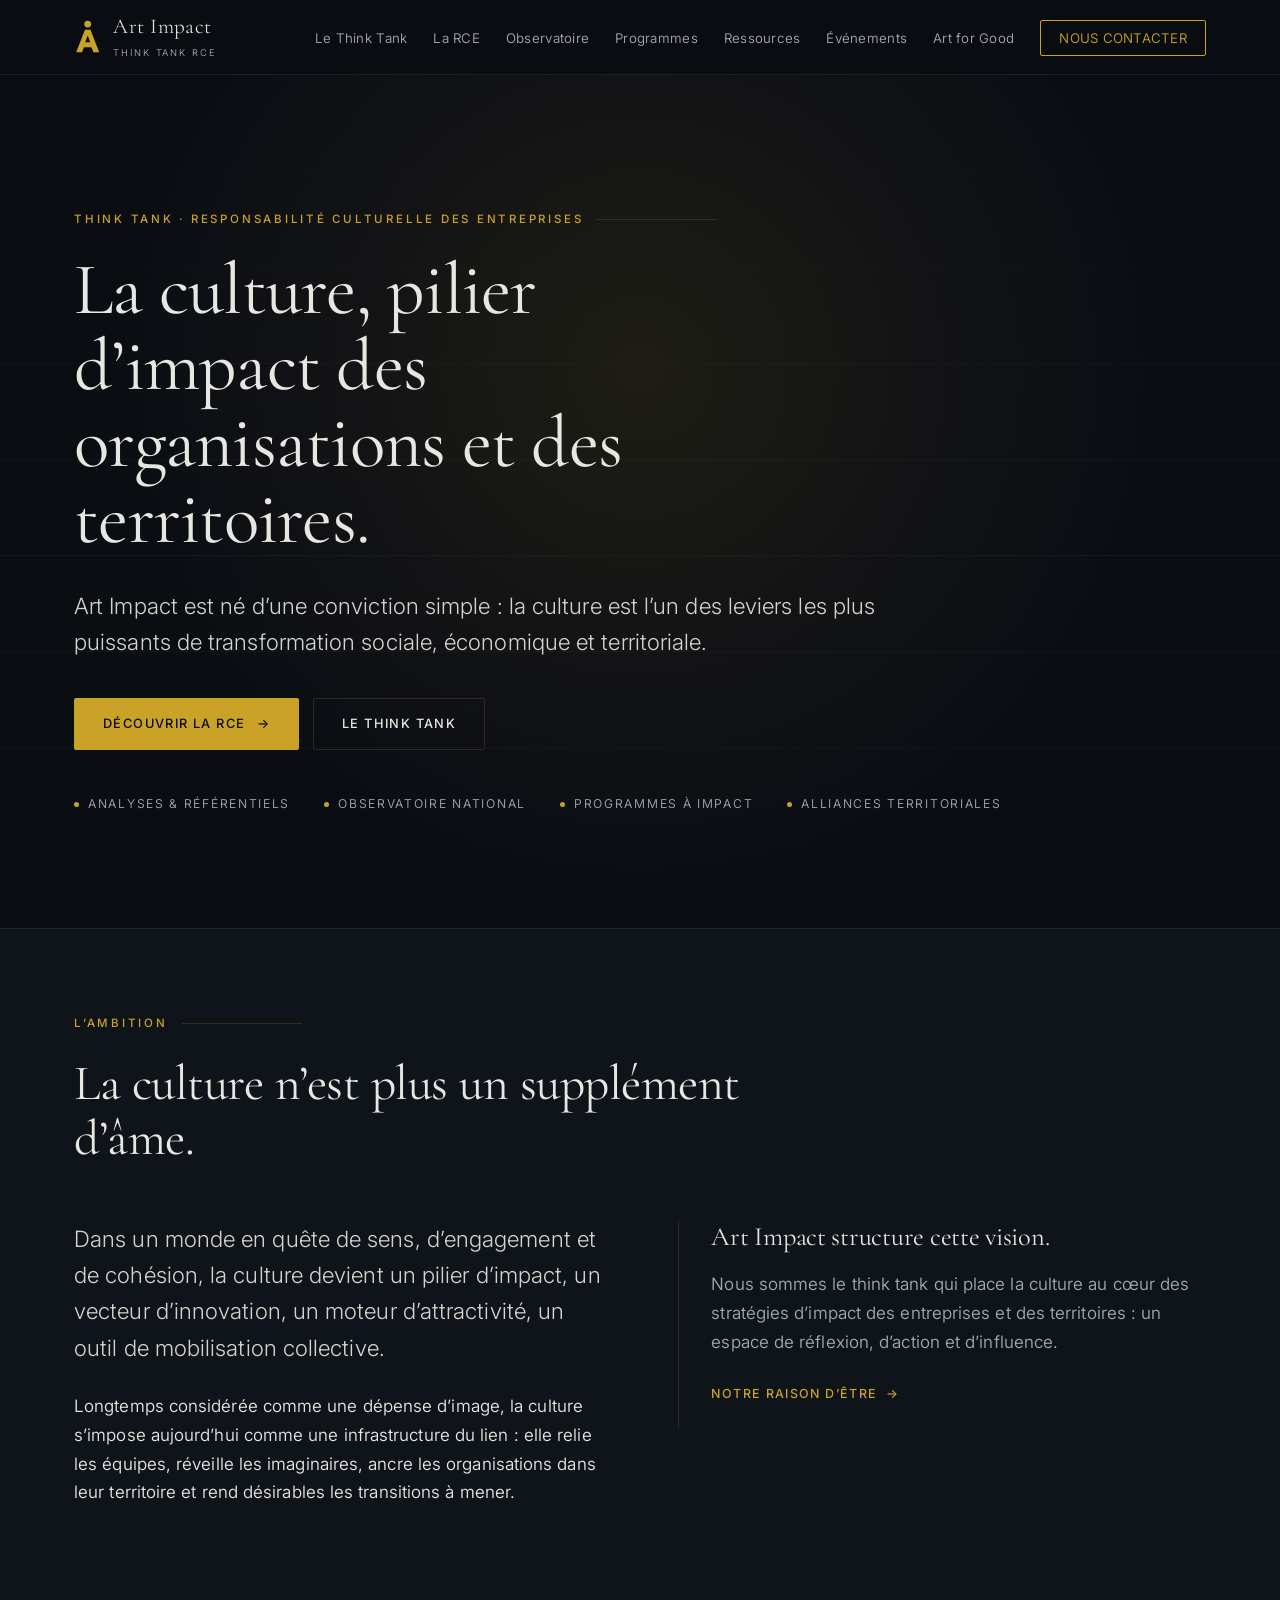
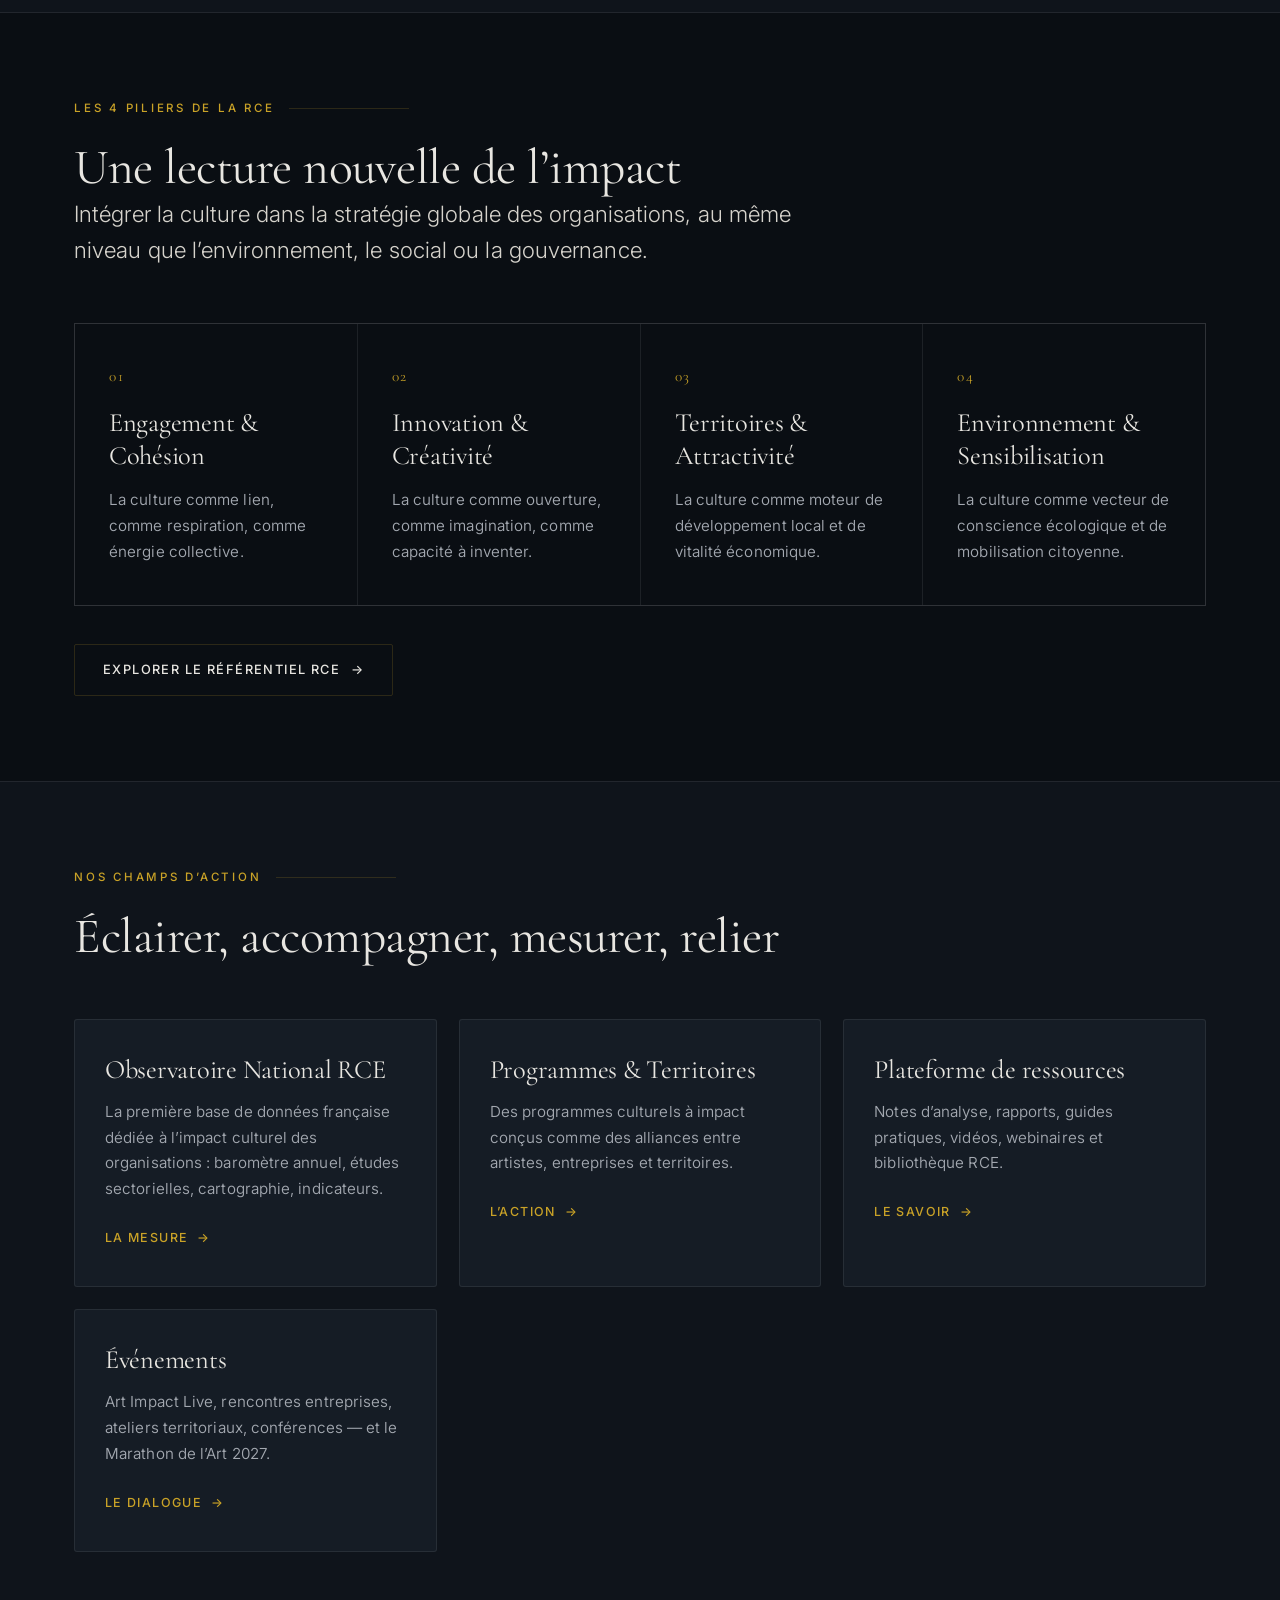
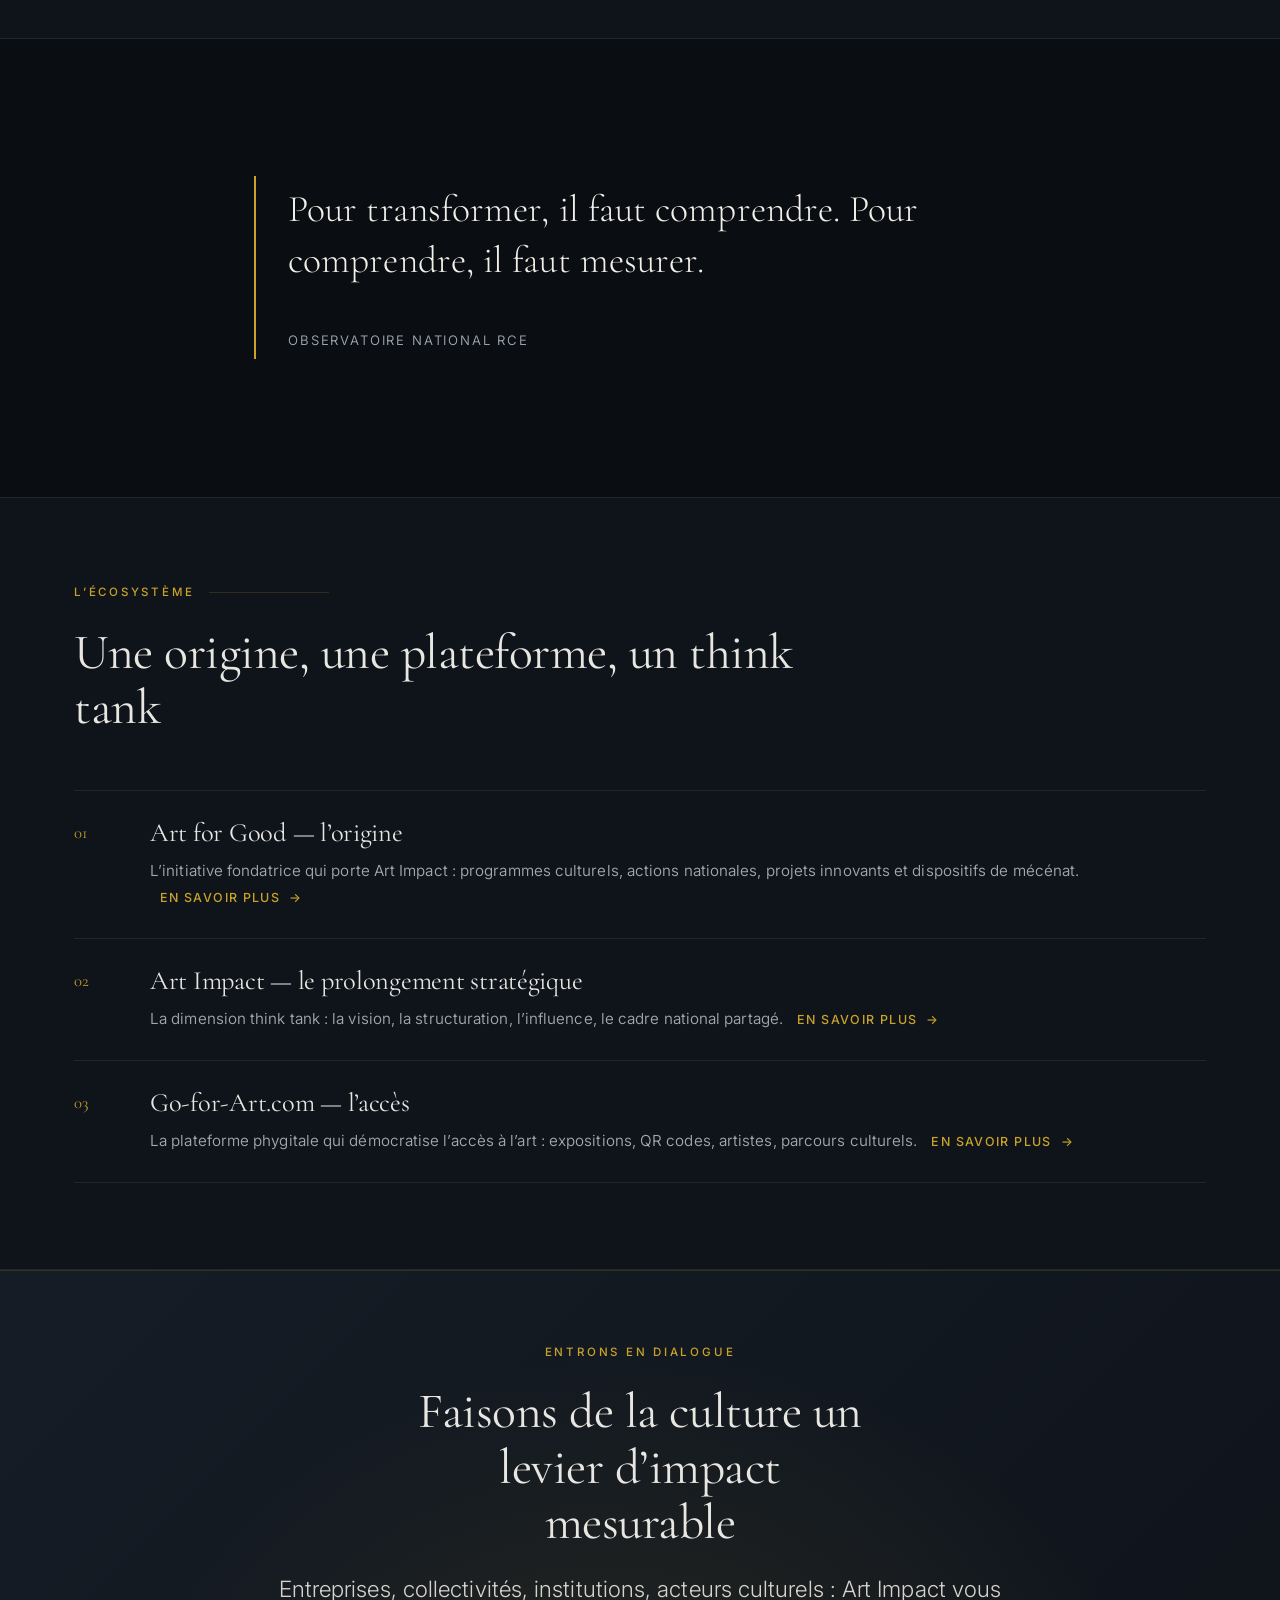
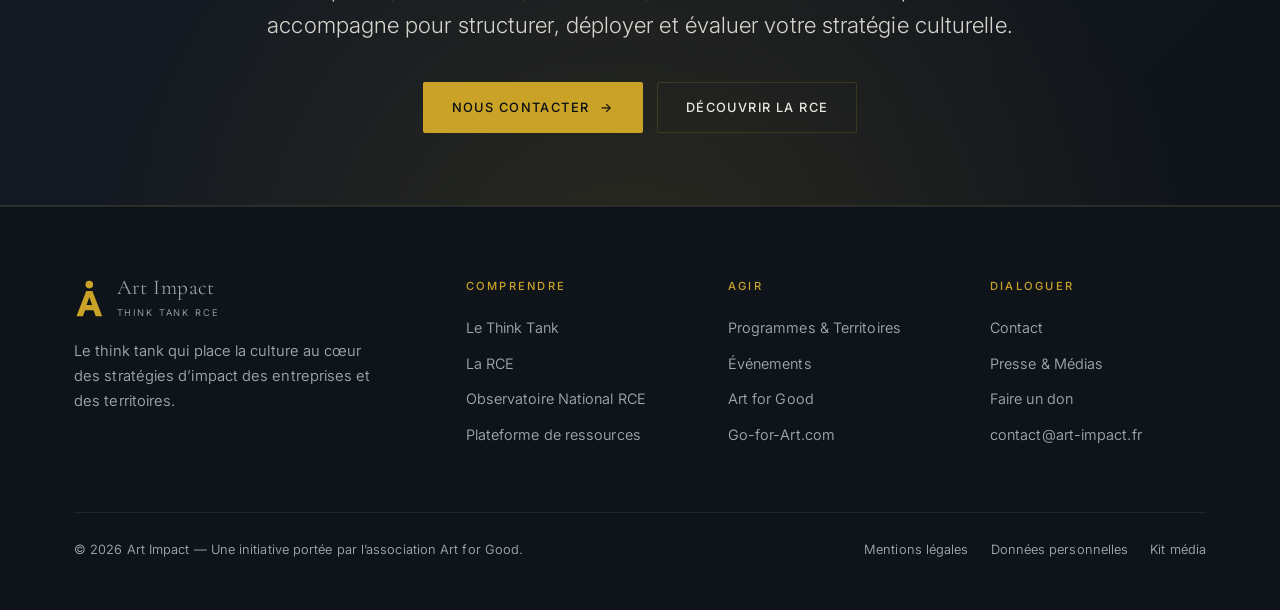
==== index.html @ 3916edb6 "Integre le picto officiel Art Impact (logo, favicon, kit media) Le picto fourni est vectorise en SVG" ====
<!DOCTYPE html>
<html lang="fr">
<head>
<meta charset="utf-8">
<meta name="viewport" content="width=device-width, initial-scale=1">
<title>Art Impact — Think Tank de la Responsabilité Culturelle des Entreprises</title>
<meta name="description" content="Art Impact est le think tank qui place la culture au cœur des stratégies d’impact des entreprises et des territoires. Référentiel RCE, Observatoire national, programmes à impact.">
<link rel="canonical" href="https://art-impact.fr/">
<meta name="theme-color" content="#0A0E13">
<meta property="og:type" content="website">
<meta property="og:site_name" content="Art Impact">
<meta property="og:locale" content="fr_FR">
<meta property="og:title" content="Art Impact — Think Tank de la Responsabilité Culturelle des Entreprises">
<meta property="og:description" content="Art Impact est le think tank qui place la culture au cœur des stratégies d’impact des entreprises et des territoires. Référentiel RCE, Observatoire national, programmes à impact.">
<meta property="og:url" content="https://art-impact.fr/">
<meta name="twitter:card" content="summary_large_image">
<link rel="icon" type="image/svg+xml" href="assets/img/favicon.svg">
<link rel="apple-touch-icon" href="assets/img/favicon.svg">
<link rel="preconnect" href="https://fonts.googleapis.com">
<link rel="preconnect" href="https://fonts.gstatic.com" crossorigin>
<link href="https://fonts.googleapis.com/css2?family=Cormorant+Garamond:wght@300;400;500&family=Inter:wght@300;400;500;600&display=swap" rel="stylesheet">
<link rel="stylesheet" href="assets/css/style.css">
<script type="application/ld+json">
{"@context":"https://schema.org","@type":"Organization","name":"Art Impact",
"alternateName":"Think Tank de la Responsabilité Culturelle des Entreprises",
"url":"https://art-impact.fr","email":"contact@art-impact.fr",
"description":"Art Impact est le think tank qui place la culture au cœur des stratégies d\u2019impact des entreprises et des territoires.",
"parentOrganization":{"@type":"NGO","name":"Art for Good"}}
</script>
</head>
<body>

<header class="site-header">
  <div class="wrap nav">
    <a class="brand" href="index.html" aria-label="Art Impact, accueil">
      <svg class="brand-mark" viewBox="0 0 100 124" aria-hidden="true" focusable="false"><circle cx="50" cy="15" r="12.5"/><path fill-rule="evenodd" d="M40 36h20l32 82H71l-7.4-19H36.4L29 118H8L40 36zm10 20.5-9.2 25h18.4L50 56.5z"/></svg>
      <span>
        <span class="brand-name">Art Impact</span>
        <span class="brand-sub">Think Tank RCE</span>
      </span>
    </a>
    <button class="burger" type="button" aria-label="Ouvrir le menu" aria-expanded="false" aria-controls="menu-principal">
      <span></span><span></span><span></span>
    </button>
    <ul class="nav-links" id="menu-principal">
      <li><a href="think-tank.html">Le Think&nbsp;Tank</a></li>
      <li><a href="rce.html">La RCE</a></li>
      <li><a href="observatoire.html">Observatoire</a></li>
      <li><a href="programmes.html">Programmes</a></li>
      <li><a href="ressources.html">Ressources</a></li>
      <li><a href="evenements.html">Événements</a></li>
      <li><a href="art-for-good.html">Art&nbsp;for&nbsp;Good</a></li>
      <li><a class="nav-cta" href="contact.html">Nous contacter</a></li>
    </ul>
  </div>
</header>

<main id="contenu">

<section class="hero">
  <div class="wrap">
    <p class="eyebrow">Think Tank &middot; Responsabilité Culturelle des Entreprises</p>
    <h1>La culture, pilier d’impact des organisations et des territoires.</h1>
    <p class="lead">Art Impact est né d’une conviction simple&nbsp;: la culture est l’un des leviers les plus
    puissants de transformation sociale, économique et territoriale.</p>
    <div class="btn-row">
      <a class="btn btn-primary" href="rce.html">Découvrir la RCE <span class="arw">&rarr;</span></a>
      <a class="btn btn-ghost" href="think-tank.html">Le Think Tank</a>
    </div>
    <p class="hero-meta">
      <span>Analyses &amp; référentiels</span>
      <span>Observatoire national</span>
      <span>Programmes à impact</span>
      <span>Alliances territoriales</span>
    </p>
  </div>
</section>

<section class="sec sec-alt">
  <div class="wrap">
    <div class="sec-head reveal">
      <p class="eyebrow">L’ambition</p>
      <h2>La culture n’est plus un supplément d’âme.</h2>
    </div>
    <div class="split reveal">
      <div>
        <p class="lead">Dans un monde en quête de sens, d’engagement et de cohésion, la culture devient
        un pilier d’impact, un vecteur d’innovation, un moteur d’attractivité, un outil de mobilisation collective.</p>
        <p>Longtemps considérée comme une dépense d’image, la culture s’impose aujourd’hui comme une
        infrastructure du lien&nbsp;: elle relie les équipes, réveille les imaginaires, ancre les organisations
        dans leur territoire et rend désirables les transitions à mener.</p>
      </div>
      <div class="split-side">
        <h3>Art Impact structure cette vision.</h3>
        <p class="dim">Nous sommes le think tank qui place la culture au cœur des stratégies d’impact des
        entreprises et des territoires&nbsp;: un espace de réflexion, d’action et d’influence.</p>
        <p style="margin-top:22px"><a class="link-more" href="think-tank.html">Notre raison d’être <span aria-hidden="true">&rarr;</span></a></p>
      </div>
    </div>
  </div>
</section>

<section class="sec">
  <div class="wrap">
    <div class="sec-head reveal">
      <p class="eyebrow">Les 4 piliers de la RCE</p>
      <h2>Une lecture nouvelle de l’impact</h2>
      <p class="lead">Intégrer la culture dans la stratégie globale des organisations, au même niveau que
      l’environnement, le social ou la gouvernance.</p>
    </div>
    <div class="grid grid-4 reveal">
      <article class="cell">
        <span class="num">01</span>
        <h3>Engagement &amp; Cohésion</h3>
        <p>La culture comme lien, comme respiration, comme énergie collective.</p>
      </article>
      <article class="cell">
        <span class="num">02</span>
        <h3>Innovation &amp; Créativité</h3>
        <p>La culture comme ouverture, comme imagination, comme capacité à inventer.</p>
      </article>
      <article class="cell">
        <span class="num">03</span>
        <h3>Territoires &amp; Attractivité</h3>
        <p>La culture comme moteur de développement local et de vitalité économique.</p>
      </article>
      <article class="cell">
        <span class="num">04</span>
        <h3>Environnement &amp; Sensibilisation</h3>
        <p>La culture comme vecteur de conscience écologique et de mobilisation citoyenne.</p>
      </article>
    </div>
    <div class="btn-row reveal">
      <a class="btn btn-ghost" href="rce.html">Explorer le référentiel RCE <span class="arw">&rarr;</span></a>
    </div>
  </div>
</section>

<section class="sec sec-alt">
  <div class="wrap">
    <div class="sec-head reveal">
      <p class="eyebrow">Nos champs d’action</p>
      <h2>Éclairer, accompagner, mesurer, relier</h2>
    </div>
    <div class="cards reveal">
      <article class="card">
        <h3>Observatoire National RCE</h3>
        <p>La première base de données française dédiée à l’impact culturel des organisations&nbsp;:
        baromètre annuel, études sectorielles, cartographie, indicateurs.</p>
        <p style="margin-top:22px"><a class="link-more" href="observatoire.html">La mesure <span aria-hidden="true">&rarr;</span></a></p>
      </article>
      <article class="card">
        <h3>Programmes &amp; Territoires</h3>
        <p>Des programmes culturels à impact conçus comme des alliances entre artistes, entreprises
        et territoires.</p>
        <p style="margin-top:22px"><a class="link-more" href="programmes.html">L’action <span aria-hidden="true">&rarr;</span></a></p>
      </article>
      <article class="card">
        <h3>Plateforme de ressources</h3>
        <p>Notes d’analyse, rapports, guides pratiques, vidéos, webinaires et bibliothèque RCE.</p>
        <p style="margin-top:22px"><a class="link-more" href="ressources.html">Le savoir <span aria-hidden="true">&rarr;</span></a></p>
      </article>
      <article class="card">
        <h3>Événements</h3>
        <p>Art Impact Live, rencontres entreprises, ateliers territoriaux, conférences — et le
        Marathon de l’Art 2027.</p>
        <p style="margin-top:22px"><a class="link-more" href="evenements.html">Le dialogue <span aria-hidden="true">&rarr;</span></a></p>
      </article>
    </div>
  </div>
</section>

<section class="sec">
  <div class="wrap narrow">
    <div class="pull reveal">
      <p class="serif-quote">Pour transformer, il faut comprendre. Pour comprendre, il faut mesurer.</p>
      <p class="dim" style="margin:14px 0 0;font-size:.82rem;letter-spacing:.14em;text-transform:uppercase">
        Observatoire National RCE</p>
    </div>
  </div>
</section>

<section class="sec sec-alt">
  <div class="wrap">
    <div class="sec-head reveal">
      <p class="eyebrow">L’écosystème</p>
      <h2>Une origine, une plateforme, un think tank</h2>
    </div>
    <ul class="ed-list reveal">
      <li>
        <span class="k">01</span>
        <div>
          <h3>Art for Good — l’origine</h3>
          <p>L’initiative fondatrice qui porte Art Impact&nbsp;: programmes culturels, actions nationales,
          projets innovants et dispositifs de mécénat.
          <a class="link-more" style="margin-left:10px" href="art-for-good.html">En savoir plus <span aria-hidden="true">&rarr;</span></a></p>
        </div>
      </li>
      <li>
        <span class="k">02</span>
        <div>
          <h3>Art Impact — le prolongement stratégique</h3>
          <p>La dimension think tank&nbsp;: la vision, la structuration, l’influence, le cadre national partagé.
          <a class="link-more" style="margin-left:10px" href="think-tank.html">En savoir plus <span aria-hidden="true">&rarr;</span></a></p>
        </div>
      </li>
      <li>
        <span class="k">03</span>
        <div>
          <h3>Go-for-Art.com — l’accès</h3>
          <p>La plateforme phygitale qui démocratise l’accès à l’art&nbsp;: expositions, QR codes, artistes,
          parcours culturels.
          <a class="link-more" style="margin-left:10px" href="go-for-art.html">En savoir plus <span aria-hidden="true">&rarr;</span></a></p>
        </div>
      </li>
    </ul>
  </div>
</section>

<section class="cta-band">
  <div class="wrap reveal">
    <p class="eyebrow solo" style="justify-content:center">Entrons en dialogue</p>
    <h2>Faisons de la culture un levier d’impact mesurable</h2>
    <p class="lead">Entreprises, collectivités, institutions, acteurs culturels&nbsp;: Art Impact vous accompagne
    pour structurer, déployer et évaluer votre stratégie culturelle.</p>
    <div class="btn-row">
      <a class="btn btn-primary" href="contact.html">Nous contacter <span class="arw">&rarr;</span></a>
      <a class="btn btn-ghost" href="rce.html">Découvrir la RCE</a>
    </div>
  </div>
</section>

</main>

<footer class="site-footer">
  <div class="wrap">
    <div class="foot-grid">
      <div class="foot-brand">
        <a class="brand" href="index.html">
          <svg class="brand-mark" viewBox="0 0 100 124" aria-hidden="true" focusable="false"><circle cx="50" cy="15" r="12.5"/><path fill-rule="evenodd" d="M40 36h20l32 82H71l-7.4-19H36.4L29 118H8L40 36zm10 20.5-9.2 25h18.4L50 56.5z"/></svg>
          <span>
            <span class="brand-name">Art Impact</span>
            <span class="brand-sub">Think Tank RCE</span>
          </span>
        </a>
        <p>Le think tank qui place la culture au cœur des stratégies d’impact des entreprises et des territoires.</p>
      </div>
      <div>
        <h4>Comprendre</h4>
        <ul>
          <li><a href="think-tank.html">Le Think Tank</a></li>
          <li><a href="rce.html">La RCE</a></li>
          <li><a href="observatoire.html">Observatoire National RCE</a></li>
          <li><a href="ressources.html">Plateforme de ressources</a></li>
        </ul>
      </div>
      <div>
        <h4>Agir</h4>
        <ul>
          <li><a href="programmes.html">Programmes &amp; Territoires</a></li>
          <li><a href="evenements.html">Événements</a></li>
          <li><a href="art-for-good.html">Art for Good</a></li>
          <li><a href="go-for-art.html">Go-for-Art.com</a></li>
        </ul>
      </div>
      <div>
        <h4>Dialoguer</h4>
        <ul>
          <li><a href="contact.html">Contact</a></li>
          <li><a href="presse.html">Presse &amp; Médias</a></li>
          <li><a href="https://www.helloasso.com/associations/art-for-good" target="_blank" rel="noopener">Faire un don</a></li>
          <li><a href="mailto:contact@art-impact.fr">contact@art-impact.fr</a></li>
        </ul>
      </div>
    </div>
    <div class="foot-bottom">
      <p>© 2026 Art Impact — Une initiative portée par l’association Art for Good.</p>
      <nav aria-label="Liens légaux">
        <a href="mentions-legales.html">Mentions légales</a>
        <a href="mentions-legales.html#donnees">Données personnelles</a>
        <a href="presse.html">Kit média</a>
      </nav>
    </div>
  </div>
</footer>

<script src="assets/js/main.js" defer></script>
</body>
</html>
---- assets/css/style.css ----
/* ART IMPACT — Think Tank de la Responsabilité Culturelle des Entreprises
   Direction artistique : institutionnel premium sombre */

:root{
  --ink:#0A0E13;
  --ink-2:#0F141B;
  --ink-3:#151C25;
  --line:rgba(201,162,39,.18);
  --line-soft:rgba(255,255,255,.08);
  --text:#E8E6E1;
  --text-dim:#A3A8B0;
  --gold:#C9A227;
  --gold-soft:#E0C15E;
  --copper:#B4703C;
  --serif:"Cormorant Garamond",Georgia,"Times New Roman",serif;
  --sans:"Inter",-apple-system,BlinkMacSystemFont,"Segoe UI",Roboto,sans-serif;
  --wrap:1180px;
  --gut:24px;
}

*,*::before,*::after{box-sizing:border-box}
html{scroll-behavior:smooth;-webkit-text-size-adjust:100%}
body{
  margin:0;background:var(--ink);color:var(--text);
  font-family:var(--sans);font-size:17px;line-height:1.7;
  font-weight:350;letter-spacing:.005em;
  -webkit-font-smoothing:antialiased;overflow-x:hidden;
}
img{max-width:100%;display:block}
a{color:inherit;text-decoration:none}
::selection{background:var(--gold);color:var(--ink)}

.wrap{width:100%;max-width:var(--wrap);margin:0 auto;padding:0 var(--gut)}
.narrow{max-width:820px}

/* ---------- Typographie ---------- */
h1,h2,h3,h4{font-family:var(--serif);font-weight:400;letter-spacing:-.01em;margin:0}
h1{font-size:clamp(2.6rem,6.4vw,4.6rem);line-height:1.04}
h2{font-size:clamp(2rem,4vw,3.1rem);line-height:1.12}
h3{font-size:clamp(1.3rem,2.2vw,1.65rem);line-height:1.25}
p{margin:0 0 1.15em}
.lead{font-size:clamp(1.12rem,1.9vw,1.4rem);line-height:1.62;color:#D6D3CC;font-weight:300}
.dim{color:var(--text-dim)}
.serif-quote{font-family:var(--serif);font-size:clamp(1.5rem,3.2vw,2.35rem);line-height:1.35;color:#F2EFE8;font-weight:300}
strong{font-weight:600;color:#F5F2EC}

.eyebrow{
  font-size:.72rem;letter-spacing:.24em;text-transform:uppercase;
  color:var(--gold);font-weight:500;font-family:var(--sans);
  display:flex;align-items:center;gap:14px;margin-bottom:22px;
}
.eyebrow::after{content:"";flex:1;height:1px;background:var(--line);max-width:120px}
.eyebrow.solo::after{display:none}

.rule{height:1px;background:var(--line-soft);border:0;margin:0}

/* ---------- Header ---------- */
.site-header{
  position:sticky;top:0;z-index:100;
  background:rgba(10,14,19,.82);backdrop-filter:blur(14px);
  border-bottom:1px solid var(--line-soft);
}
.nav{display:flex;align-items:center;justify-content:space-between;height:74px;gap:24px}
.brand{display:flex;align-items:center;gap:12px;flex-shrink:0}
.brand-mark{
  width:auto;height:34px;flex-shrink:0;display:block;
  color:var(--gold);fill:currentColor;transition:color .3s;
}
.brand:hover .brand-mark{color:var(--gold-soft)}
.site-footer .brand-mark{height:38px}
.brand-name{font-family:var(--serif);font-size:1.32rem;letter-spacing:.02em;line-height:1}
.brand-sub{display:block;font-family:var(--sans);font-size:.58rem;letter-spacing:.2em;
  text-transform:uppercase;color:var(--text-dim);margin-top:3px}
.nav-links{display:flex;align-items:center;gap:26px;list-style:none;margin:0;padding:0}
.nav-links a{
  font-size:.83rem;color:var(--text-dim);letter-spacing:.02em;
  padding:6px 0;position:relative;transition:color .25s;white-space:nowrap;
}
.nav-links a:hover,.nav-links a[aria-current="page"]{color:var(--text)}
.nav-links a[aria-current="page"]::after{
  content:"";position:absolute;left:0;right:0;bottom:0;height:1px;background:var(--gold);
}
.nav-cta{
  border:1px solid var(--gold);color:var(--gold)!important;
  padding:9px 18px!important;border-radius:2px;font-size:.78rem;letter-spacing:.08em;
  text-transform:uppercase;transition:background .25s,color .25s;
}
.nav-cta:hover{background:var(--gold);color:var(--ink)!important}
.burger{display:none;background:none;border:0;color:var(--text);padding:10px;cursor:pointer}
.burger span{display:block;width:22px;height:1.5px;background:currentColor;margin:5px 0;transition:.3s}
.nav-open .burger span:nth-child(1){transform:translateY(6.5px) rotate(45deg)}
.nav-open .burger span:nth-child(2){opacity:0}
.nav-open .burger span:nth-child(3){transform:translateY(-6.5px) rotate(-45deg)}

@media(max-width:1060px){
  .burger{display:block}
  .nav-links{
    position:fixed;inset:74px 0 auto;background:var(--ink-2);
    flex-direction:column;align-items:flex-start;gap:0;padding:14px var(--gut) 34px;
    border-bottom:1px solid var(--line-soft);
    transform:translateY(-120%);transition:transform .4s cubic-bezier(.16,1,.3,1);
    max-height:calc(100vh - 74px);overflow-y:auto;
  }
  .nav-open .nav-links{transform:translateY(0)}
  .nav-links li{width:100%;border-bottom:1px solid var(--line-soft)}
  .nav-links li:last-child{border:0;padding-top:18px}
  .nav-links a{display:block;padding:15px 0;font-size:.98rem}
  .nav-cta{display:inline-block}
}

/* ---------- Hero ---------- */
.hero{position:relative;padding:clamp(88px,15vh,170px) 0 clamp(72px,11vh,120px);overflow:hidden}
.hero::before{
  content:"";position:absolute;top:-30%;left:50%;transform:translateX(-50%);
  width:1100px;height:1100px;pointer-events:none;
  background:radial-gradient(circle,rgba(201,162,39,.10) 0%,rgba(180,112,60,.05) 38%,transparent 66%);
}
.hero::after{
  content:"";position:absolute;inset:0;pointer-events:none;opacity:.5;
  background-image:linear-gradient(var(--line-soft) 1px,transparent 1px);
  background-size:100% 96px;mask-image:linear-gradient(to bottom,transparent,#000 60%,transparent);
  -webkit-mask-image:linear-gradient(to bottom,transparent,#000 60%,transparent);
}
.hero .wrap{position:relative;z-index:2}
.hero h1{max-width:16ch}
.hero .lead{max-width:62ch;margin-top:30px}
.hero-meta{
  display:flex;flex-wrap:wrap;gap:12px 34px;margin-top:44px;
  font-size:.76rem;letter-spacing:.14em;text-transform:uppercase;color:var(--text-dim);
}
.hero-meta span{display:flex;align-items:center;gap:9px}
.hero-meta span::before{content:"";width:5px;height:5px;background:var(--gold);border-radius:50%}

.page-hero{padding:clamp(70px,11vh,120px) 0 clamp(48px,7vh,76px);border-bottom:1px solid var(--line-soft);position:relative;overflow:hidden}
.page-hero::before{
  content:"";position:absolute;top:-55%;right:-10%;width:760px;height:760px;pointer-events:none;
  background:radial-gradient(circle,rgba(201,162,39,.09),transparent 64%);
}
.page-hero .wrap{position:relative;z-index:2}
.page-hero h1{max-width:18ch}
.page-hero .lead{max-width:64ch;margin-top:26px}

/* ---------- Sections ---------- */
section{position:relative}
.sec{padding:clamp(66px,9.5vh,118px) 0}
.sec-alt{background:var(--ink-2);border-top:1px solid var(--line-soft);border-bottom:1px solid var(--line-soft)}
.sec-head{max-width:760px;margin-bottom:54px}
.sec-head p:last-child{margin-bottom:0}

/* ---------- Boutons ---------- */
.btn-row{display:flex;flex-wrap:wrap;gap:14px;margin-top:38px}
.btn{
  display:inline-flex;align-items:center;gap:11px;
  padding:14px 28px;border-radius:2px;font-size:.8rem;letter-spacing:.11em;
  text-transform:uppercase;font-weight:500;transition:.28s;border:1px solid transparent;
}
.btn-primary{background:var(--gold);color:var(--ink)}
.btn-primary:hover{background:var(--gold-soft)}
.btn-ghost{border-color:var(--line);color:var(--text)}
.btn-ghost:hover{border-color:var(--gold);color:var(--gold)}
.btn .arw{transition:transform .28s}
.btn:hover .arw{transform:translateX(4px)}

.link-more{
  display:inline-flex;align-items:center;gap:9px;color:var(--gold);
  font-size:.78rem;letter-spacing:.11em;text-transform:uppercase;font-weight:500;
  border-bottom:1px solid transparent;padding-bottom:3px;transition:border-color .25s;
}
.link-more:hover{border-color:var(--gold)}

/* ---------- Grilles ---------- */
.grid{display:grid;gap:1px;background:var(--line-soft);border:1px solid var(--line-soft)}
.grid-2{grid-template-columns:repeat(2,1fr)}
.grid-3{grid-template-columns:repeat(3,1fr)}
.grid-4{grid-template-columns:repeat(4,1fr)}
.cell{background:var(--ink);padding:40px 34px;transition:background .35s;position:relative}
.sec-alt .cell{background:var(--ink-2)}
.cell:hover{background:var(--ink-3)}
.cell .num{
  font-family:var(--serif);font-size:.95rem;color:var(--gold);
  display:block;margin-bottom:18px;letter-spacing:.1em;
}
.cell h3{margin-bottom:14px}
.cell p{font-size:.95rem;color:var(--text-dim);margin-bottom:0}
.cell p + .link-more{margin-top:22px}

.cards{display:grid;gap:22px;grid-template-columns:repeat(auto-fit,minmax(280px,1fr))}
.card{
  background:var(--ink-2);border:1px solid var(--line-soft);padding:34px 30px;
  border-radius:3px;transition:border-color .35s,transform .35s;
}
.sec-alt .card{background:var(--ink-3)}
.card:hover{border-color:var(--line);transform:translateY(-3px)}
.card h3{margin-bottom:12px}
.card p{font-size:.95rem;color:var(--text-dim);margin-bottom:0}

/* ---------- Liste éditoriale ---------- */
.ed-list{list-style:none;margin:0;padding:0;border-top:1px solid var(--line-soft)}
.ed-list li{
  border-bottom:1px solid var(--line-soft);padding:26px 0;
  display:grid;grid-template-columns:52px 1fr;gap:24px;align-items:start;
}
.ed-list .k{font-family:var(--serif);color:var(--gold);font-size:1.05rem;padding-top:2px}
.ed-list h3{margin-bottom:8px}
.ed-list p{font-size:.95rem;color:var(--text-dim);margin:0}

.bullets{list-style:none;margin:0;padding:0}
.bullets li{
  position:relative;padding-left:26px;margin-bottom:14px;
  font-size:.98rem;color:var(--text-dim);
}
.bullets li::before{
  content:"";position:absolute;left:0;top:11px;width:11px;height:1px;background:var(--gold);
}
.bullets strong{color:var(--text)}

/* ---------- Chiffres ---------- */
.stats{display:grid;grid-template-columns:repeat(auto-fit,minmax(190px,1fr));gap:1px;background:var(--line-soft);
  border:1px solid var(--line-soft)}
.stat{background:var(--ink);padding:38px 30px}
.sec-alt .stat{background:var(--ink-2)}
.stat b{display:block;font-family:var(--serif);font-size:clamp(2.2rem,4.4vw,3.1rem);color:var(--gold-soft);
  font-weight:400;line-height:1;margin-bottom:12px}
.stat span{font-size:.85rem;color:var(--text-dim);letter-spacing:.02em}

/* ---------- Split ---------- */
.split{display:grid;grid-template-columns:1fr 1fr;gap:clamp(40px,6vw,86px);align-items:start}
.split-side{border-left:1px solid var(--line);padding-left:32px}
.split-side h3{margin-bottom:16px}

/* ---------- Citation ---------- */
.pull{
  border-left:2px solid var(--gold);padding:8px 0 8px 32px;margin:52px 0;max-width:780px;
}

/* ---------- CTA bande ---------- */
.cta-band{
  background:linear-gradient(135deg,var(--ink-3),var(--ink-2));
  border-top:1px solid var(--line);border-bottom:1px solid var(--line);
  padding:clamp(58px,8vh,96px) 0;text-align:center;position:relative;overflow:hidden;
}
.cta-band::before{
  content:"";position:absolute;inset:0;pointer-events:none;
  background:radial-gradient(ellipse at 50% 120%,rgba(201,162,39,.14),transparent 62%);
}
.cta-band .wrap{position:relative;z-index:2}
.cta-band h2{max-width:20ch;margin:0 auto 20px}
.cta-band .lead{max-width:56ch;margin:0 auto}
.cta-band .btn-row{justify-content:center}

/* ---------- Formulaire ---------- */
.form{display:grid;gap:20px;max-width:680px}
.field{display:grid;gap:8px}
.field label{font-size:.72rem;letter-spacing:.16em;text-transform:uppercase;color:var(--text-dim)}
.field input,.field select,.field textarea{
  background:var(--ink-2);border:1px solid var(--line-soft);color:var(--text);
  padding:14px 16px;font-family:var(--sans);font-size:.97rem;border-radius:2px;
  transition:border-color .25s;width:100%;
}
.field input:focus,.field select:focus,.field textarea:focus{outline:0;border-color:var(--gold)}
.field textarea{min-height:150px;resize:vertical}
.form-row{display:grid;grid-template-columns:1fr 1fr;gap:20px}
.consent{display:flex;gap:12px;align-items:flex-start;font-size:.85rem;color:var(--text-dim)}
.consent input{width:16px;height:16px;margin-top:3px;accent-color:var(--gold);flex-shrink:0}

/* ---------- Footer ---------- */
.site-footer{background:var(--ink-2);border-top:1px solid var(--line-soft);padding:70px 0 34px;font-size:.9rem}
.foot-grid{display:grid;grid-template-columns:1.6fr 1fr 1fr 1fr;gap:46px;margin-bottom:54px}
.foot-grid h4{font-family:var(--sans);font-size:.7rem;letter-spacing:.2em;text-transform:uppercase;
  color:var(--gold);margin-bottom:20px;font-weight:500}
.foot-grid ul{list-style:none;margin:0;padding:0}
.foot-grid li{margin-bottom:11px}
.foot-grid a{color:var(--text-dim);transition:color .25s}
.foot-grid a:hover{color:var(--text)}
.foot-brand p{color:var(--text-dim);font-size:.92rem;max-width:34ch;margin-top:18px}
.foot-bottom{
  border-top:1px solid var(--line-soft);padding-top:26px;
  display:flex;flex-wrap:wrap;gap:16px;justify-content:space-between;
  font-size:.8rem;color:var(--text-dim);
}
.foot-bottom nav{display:flex;flex-wrap:wrap;gap:22px}

/* ---------- Animation ---------- */
.reveal{opacity:0;transform:translateY(22px);transition:opacity .85s cubic-bezier(.16,1,.3,1),transform .85s cubic-bezier(.16,1,.3,1)}
.reveal.in{opacity:1;transform:none}

/* ---------- Responsive ---------- */
@media(max-width:980px){
  .grid-4{grid-template-columns:repeat(2,1fr)}
  .grid-3{grid-template-columns:1fr}
  .split{grid-template-columns:1fr}
  .split-side{border-left:0;border-top:1px solid var(--line);padding-left:0;padding-top:28px}
  .foot-grid{grid-template-columns:1fr 1fr;gap:38px}
}
@media(max-width:640px){
  body{font-size:16px}
  .grid-2,.grid-4{grid-template-columns:1fr}
  .cell{padding:32px 26px}
  .form-row{grid-template-columns:1fr}
  .foot-grid{grid-template-columns:1fr}
  .ed-list li{grid-template-columns:1fr;gap:8px}
  .pull{padding-left:22px;margin:38px 0}
}
@media(prefers-reduced-motion:reduce){
  *{animation:none!important;transition:none!important}
  html{scroll-behavior:auto}
  .reveal{opacity:1;transform:none}
}
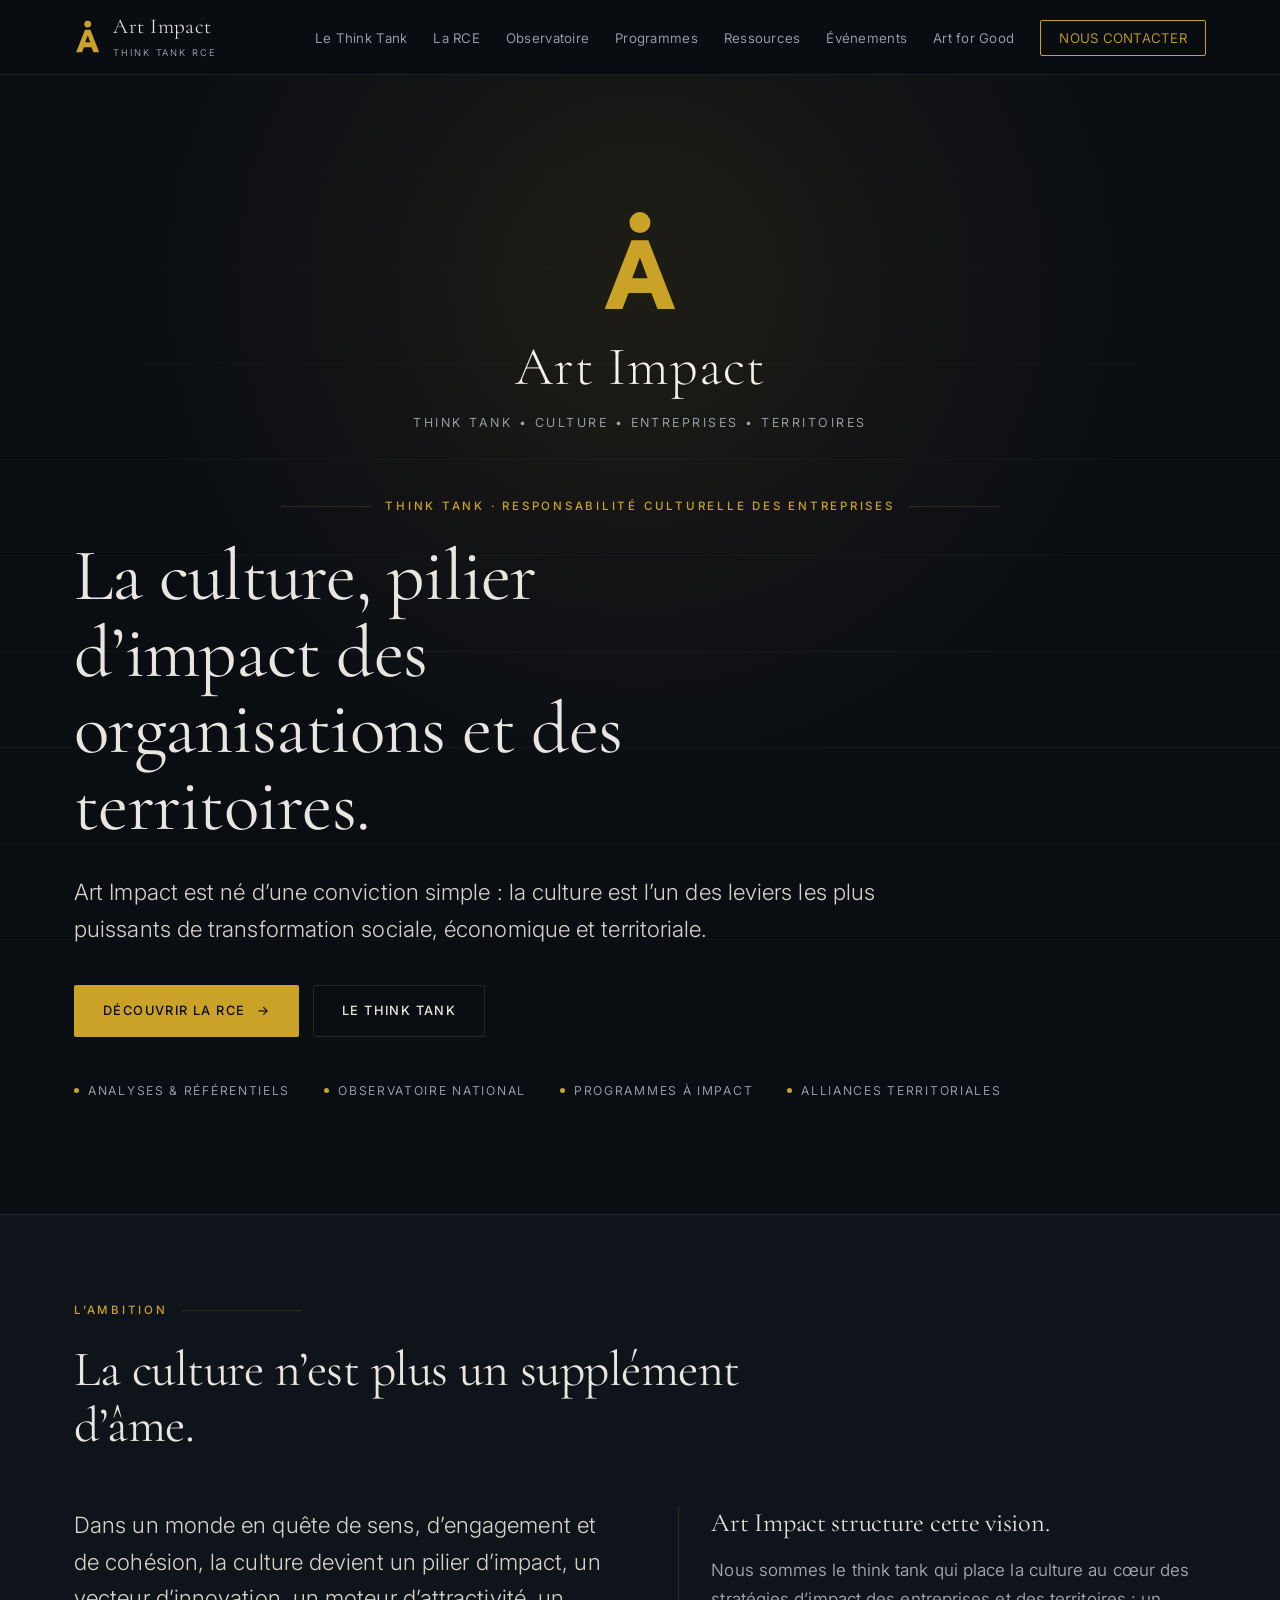
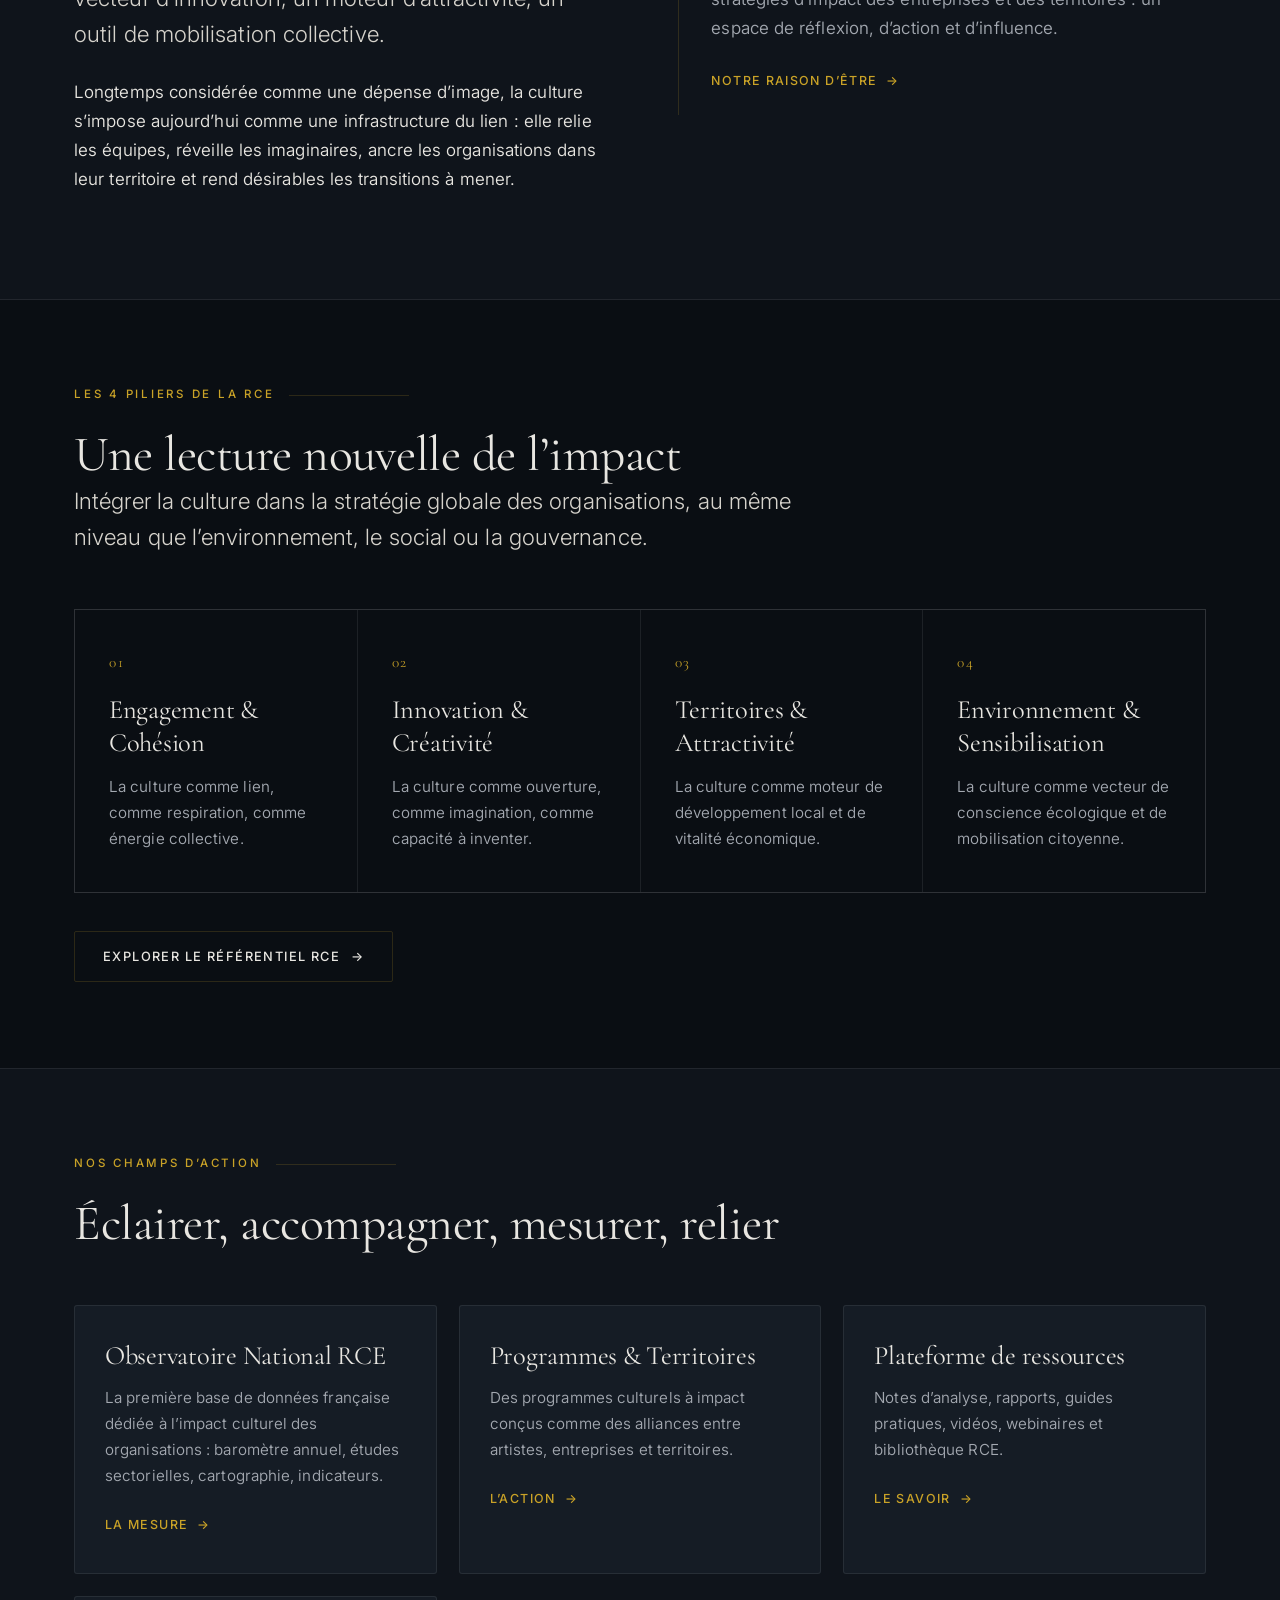
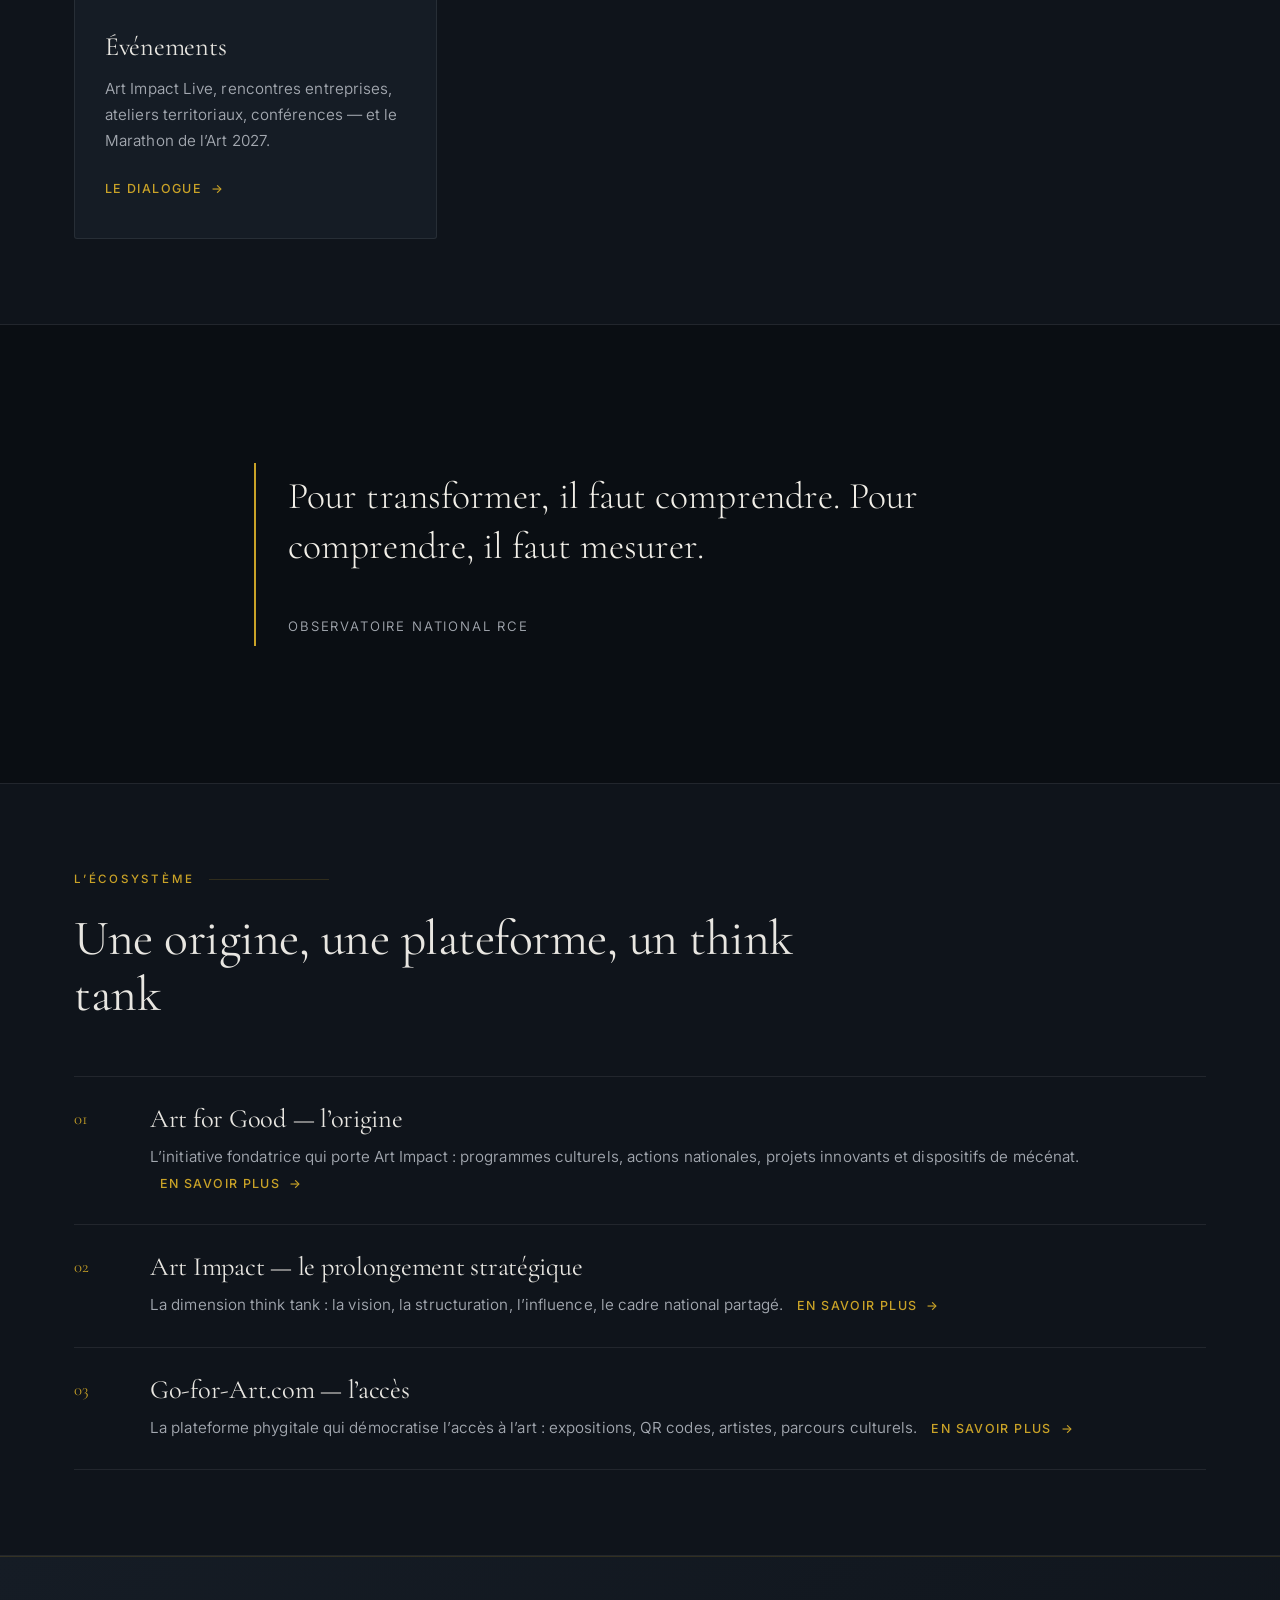
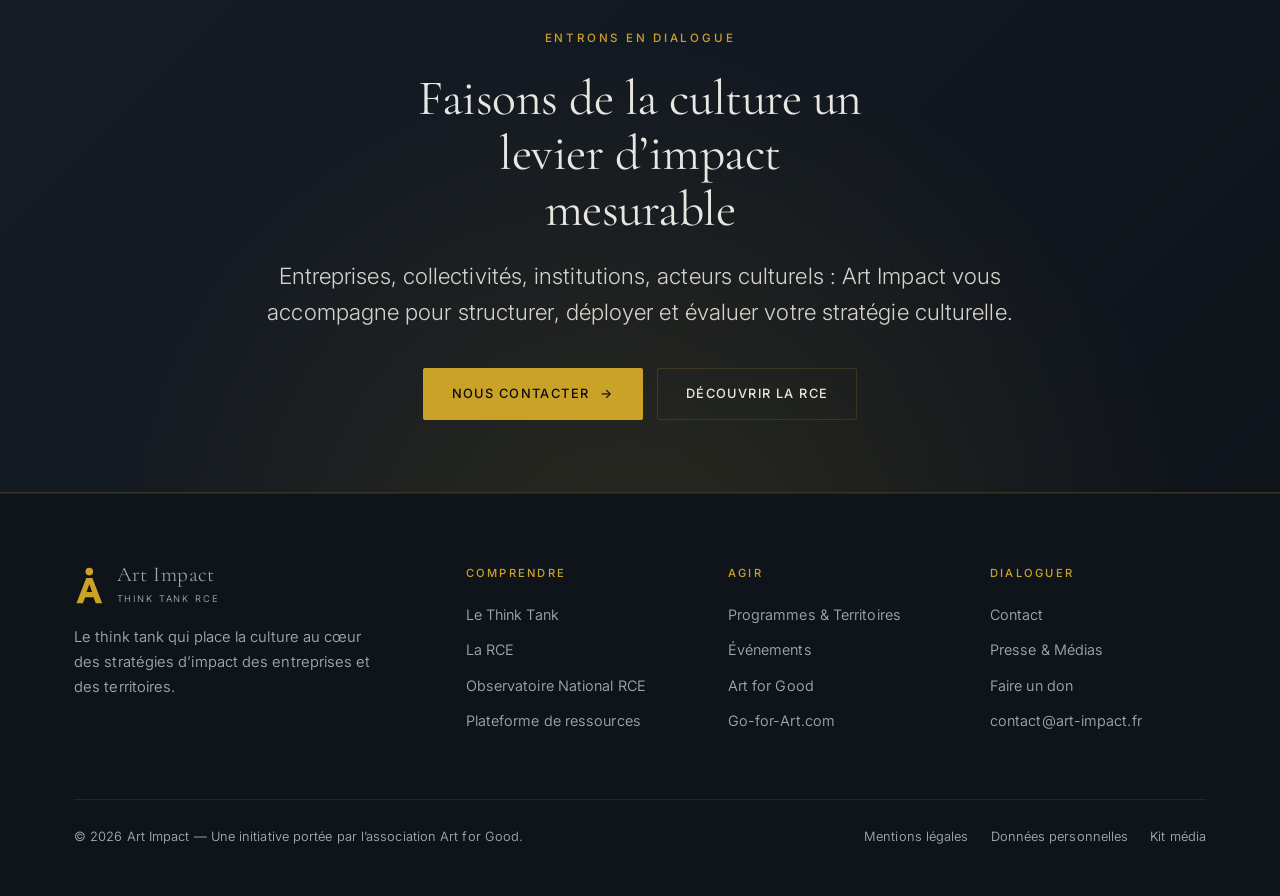
==== commit e189327f: "Ajoute le bloc logo en ouverture de la page d accueil Reprend le picto et la baseline du logo fourni" ====
--- a/index.html
+++ b/index.html
@@ -59,6 +59,14 @@
 
 <section class="hero">
   <div class="wrap">
+    <div class="logo-lockup">
+      <svg class="lockup-mark" viewBox="0 0 100 124" aria-hidden="true" focusable="false">
+        <circle cx="50" cy="15" r="12.5"/>
+        <path fill-rule="evenodd" d="M40 36h20l32 82H71l-7.4-19H36.4L29 118H8L40 36zm10 20.5-9.2 25h18.4L50 56.5z"/>
+      </svg>
+      <p class="lockup-name">Art Impact</p>
+      <p class="lockup-base">Think Tank &bull; Culture &bull; Entreprises &bull; Territoires</p>
+    </div>
     <p class="eyebrow">Think Tank &middot; Responsabilité Culturelle des Entreprises</p>
     <h1>La culture, pilier d’impact des organisations et des territoires.</h1>
     <p class="lead">Art Impact est né d’une conviction simple&nbsp;: la culture est l’un des leviers les plus
--- a/assets/css/style.css
+++ b/assets/css/style.css
@@ -306,3 +306,25 @@
   html{scroll-behavior:auto}
   .reveal{opacity:1;transform:none}
 }
+
+/* ---------- Bloc logo d'ouverture (accueil) ---------- */
+.logo-lockup{text-align:center;margin:0 auto clamp(48px,7vh,78px);max-width:640px}
+.lockup-mark{
+  height:clamp(72px,11vw,104px);width:auto;display:block;margin:0 auto 26px;
+  color:var(--gold);fill:currentColor;
+}
+.lockup-name{
+  font-family:var(--serif);font-weight:300;
+  font-size:clamp(2.1rem,5vw,3.4rem);line-height:1;
+  letter-spacing:.02em;color:#F5F2EC;margin:0 0 18px;
+}
+.lockup-base{
+  font-size:clamp(.66rem,1.5vw,.78rem);letter-spacing:.2em;text-transform:uppercase;
+  color:var(--text-dim);margin:0;line-height:1.7;
+}
+.logo-lockup + .eyebrow{justify-content:center}
+.logo-lockup + .eyebrow::before,
+.logo-lockup + .eyebrow::after{content:"";flex:1;height:1px;background:var(--line);max-width:90px}
+@media(max-width:560px){
+  .lockup-base{letter-spacing:.14em}
+}
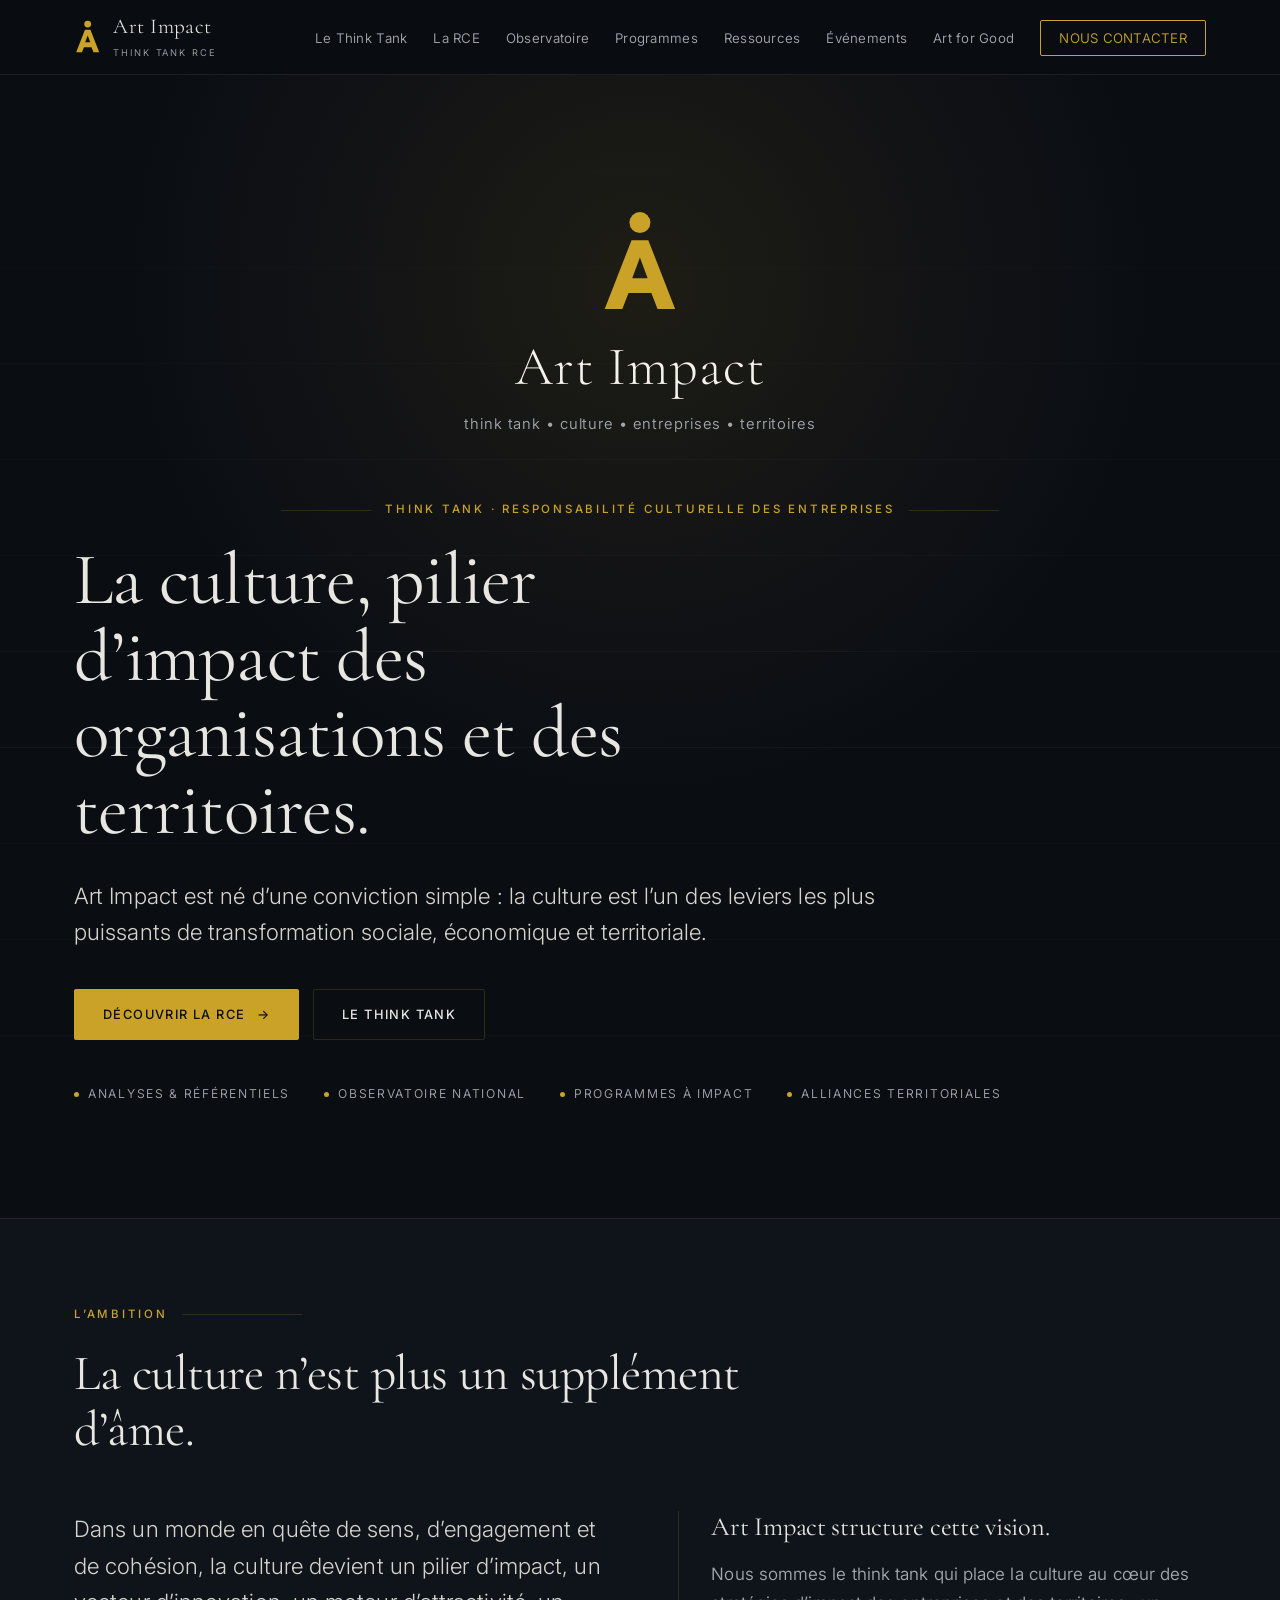
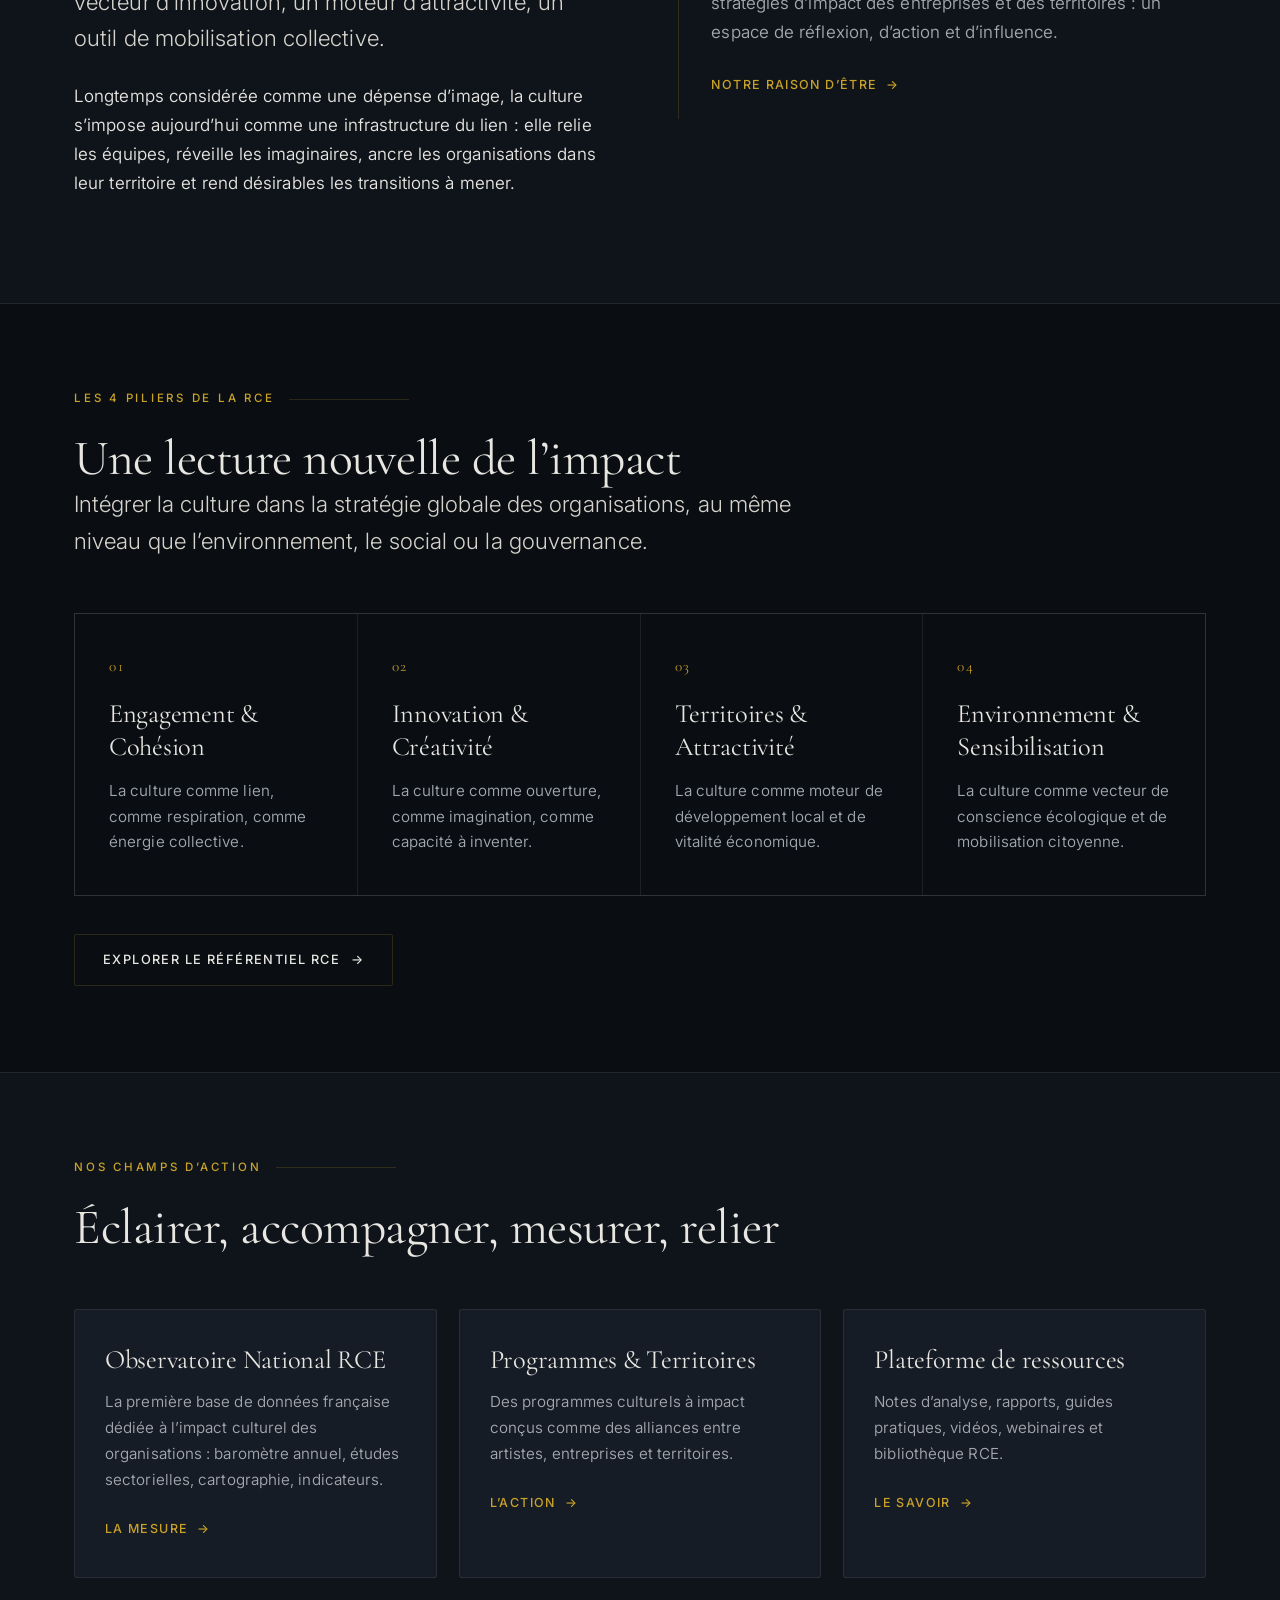
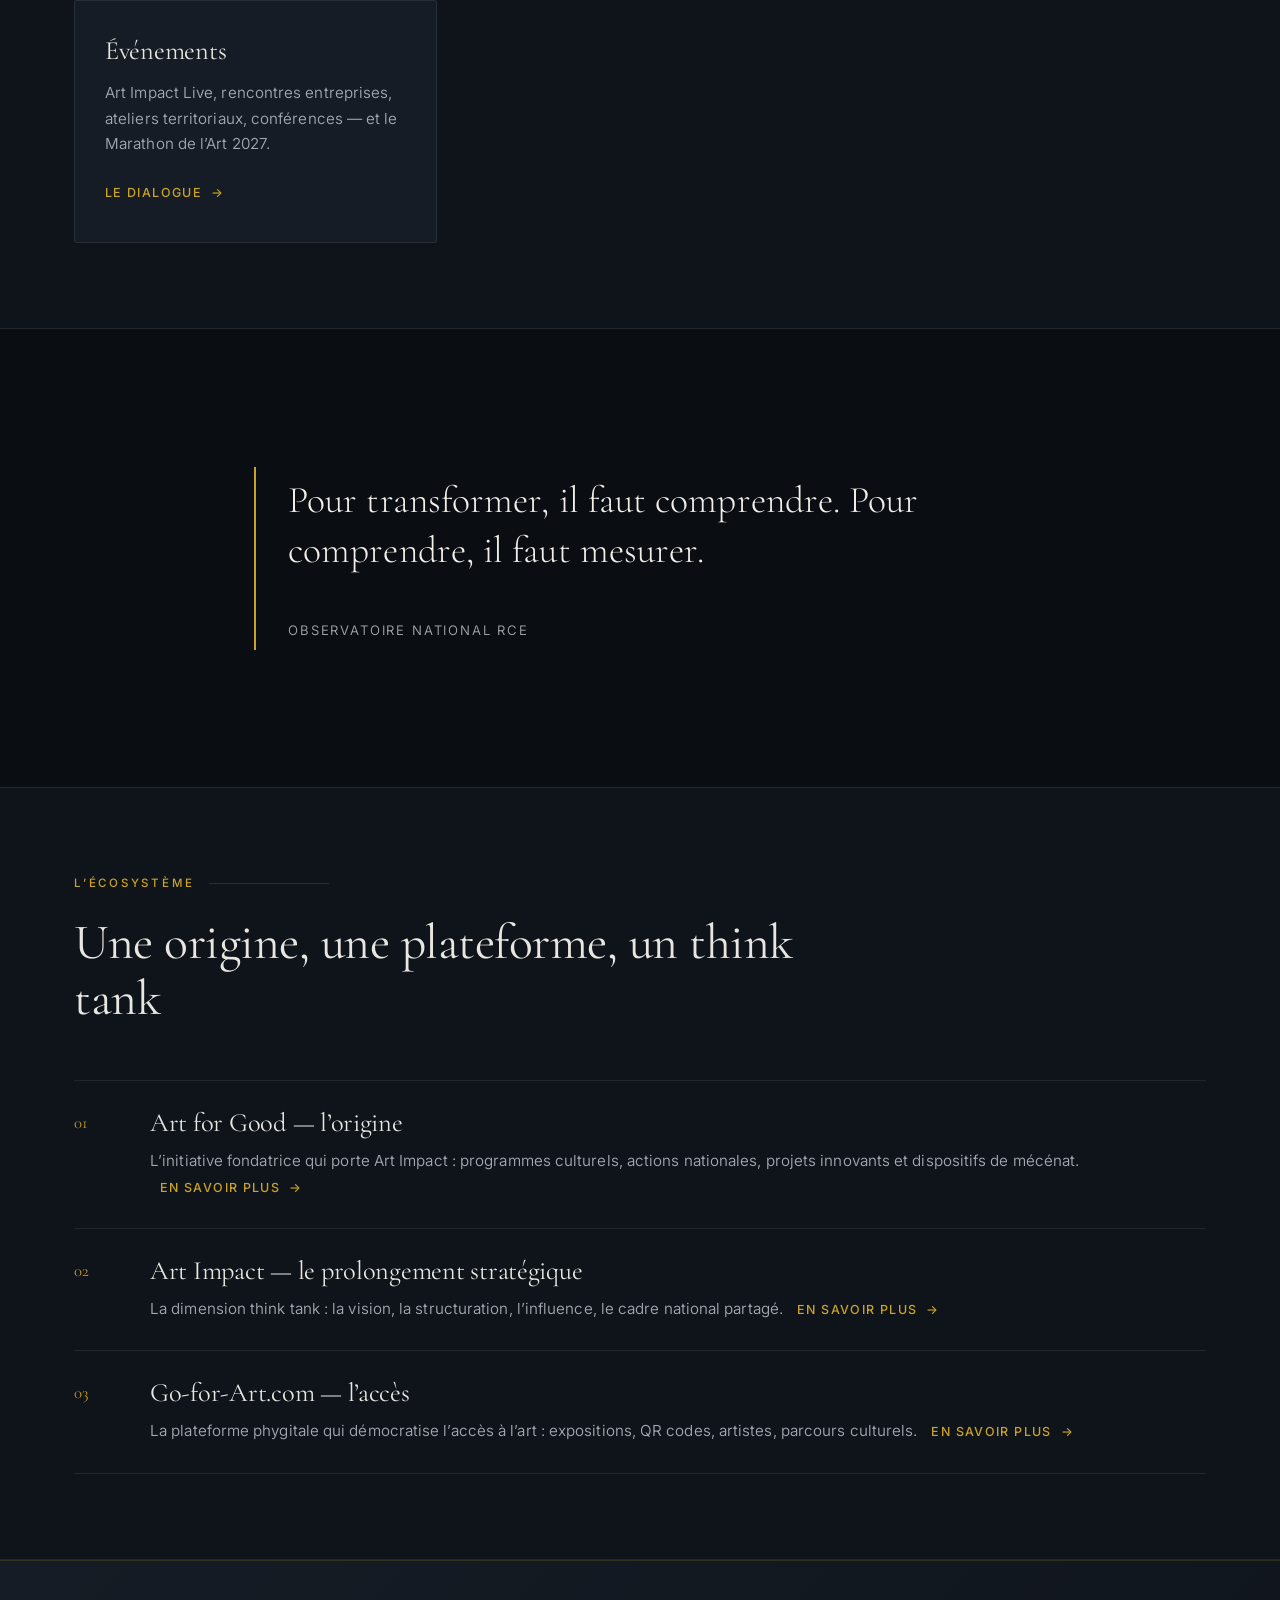
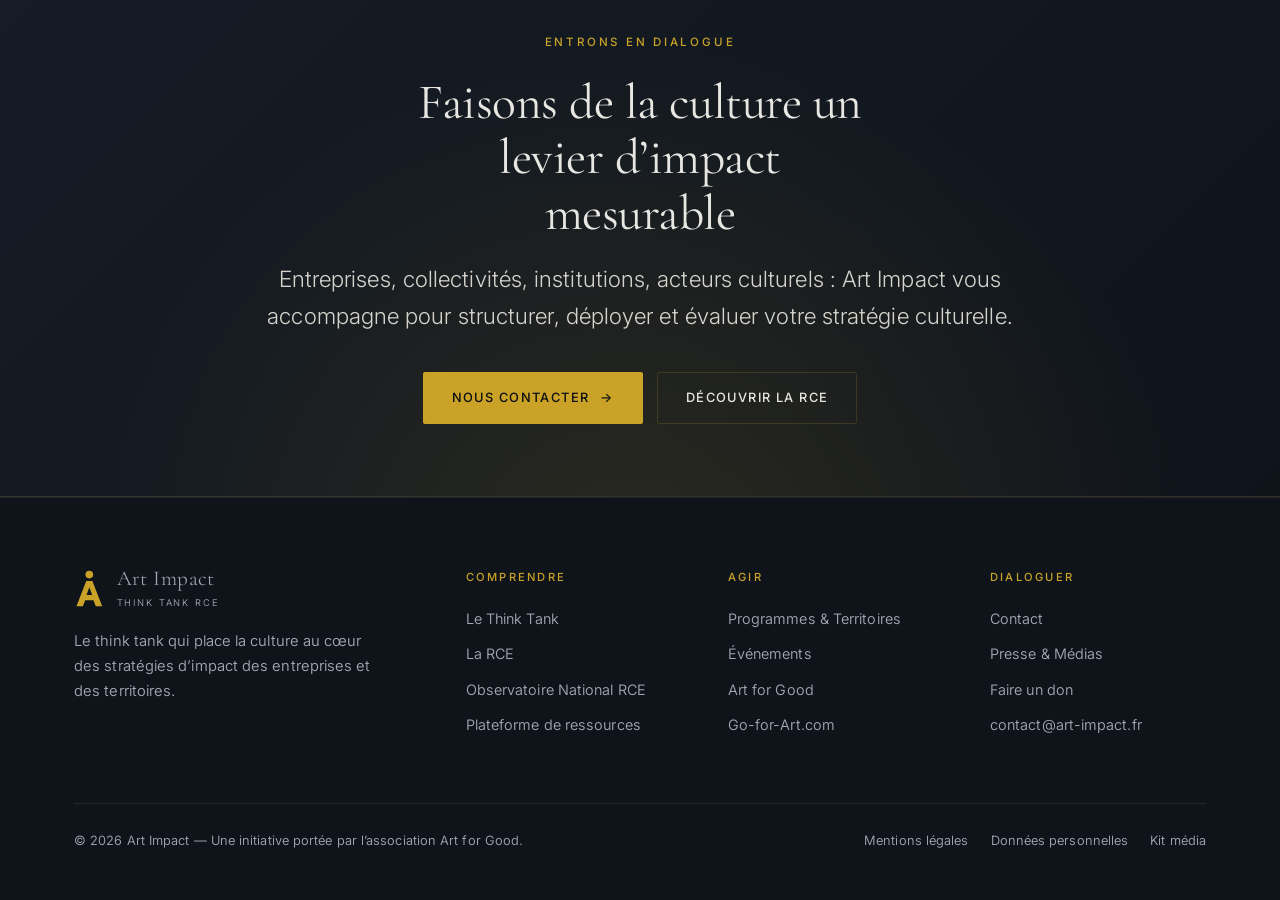
==== commit 5f20af75: "Aligne le logo et la baseline du site sur la version officielle Adresse art-impact.org et baseline e" ====
--- a/index.html
+++ b/index.html
@@ -65,7 +65,7 @@
         <path fill-rule="evenodd" d="M40 36h20l32 82H71l-7.4-19H36.4L29 118H8L40 36zm10 20.5-9.2 25h18.4L50 56.5z"/>
       </svg>
       <p class="lockup-name">Art Impact</p>
-      <p class="lockup-base">Think Tank &bull; Culture &bull; Entreprises &bull; Territoires</p>
+      <p class="lockup-base">think tank &bull; culture &bull; entreprises &bull; territoires</p>
     </div>
     <p class="eyebrow">Think Tank &middot; Responsabilité Culturelle des Entreprises</p>
     <h1>La culture, pilier d’impact des organisations et des territoires.</h1>
--- a/assets/css/style.css
+++ b/assets/css/style.css
@@ -319,12 +319,12 @@
   letter-spacing:.02em;color:#F5F2EC;margin:0 0 18px;
 }
 .lockup-base{
-  font-size:clamp(.66rem,1.5vw,.78rem);letter-spacing:.2em;text-transform:uppercase;
+  font-size:clamp(.74rem,1.7vw,.92rem);letter-spacing:.06em;
   color:var(--text-dim);margin:0;line-height:1.7;
 }
 .logo-lockup + .eyebrow{justify-content:center}
 .logo-lockup + .eyebrow::before,
 .logo-lockup + .eyebrow::after{content:"";flex:1;height:1px;background:var(--line);max-width:90px}
 @media(max-width:560px){
-  .lockup-base{letter-spacing:.14em}
-}
+  .lockup-base{letter-spacing:.02em}
+}
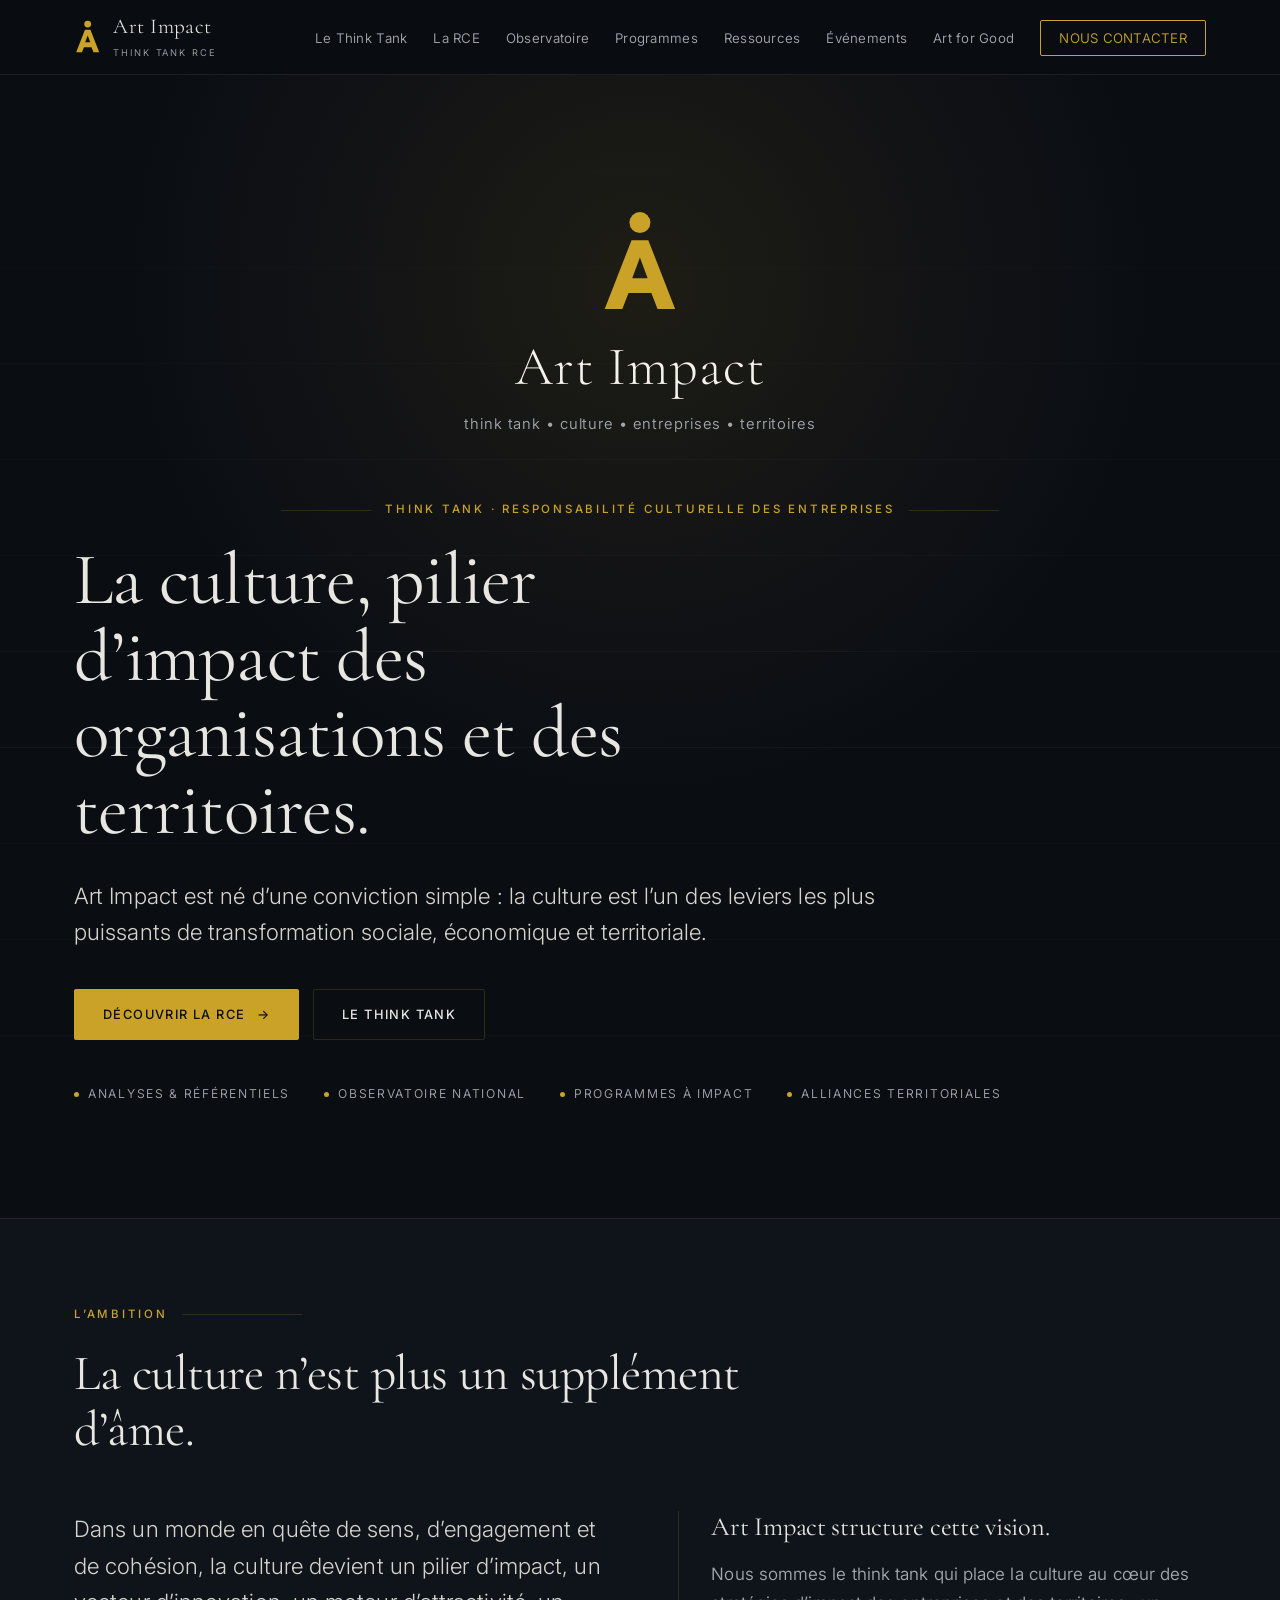
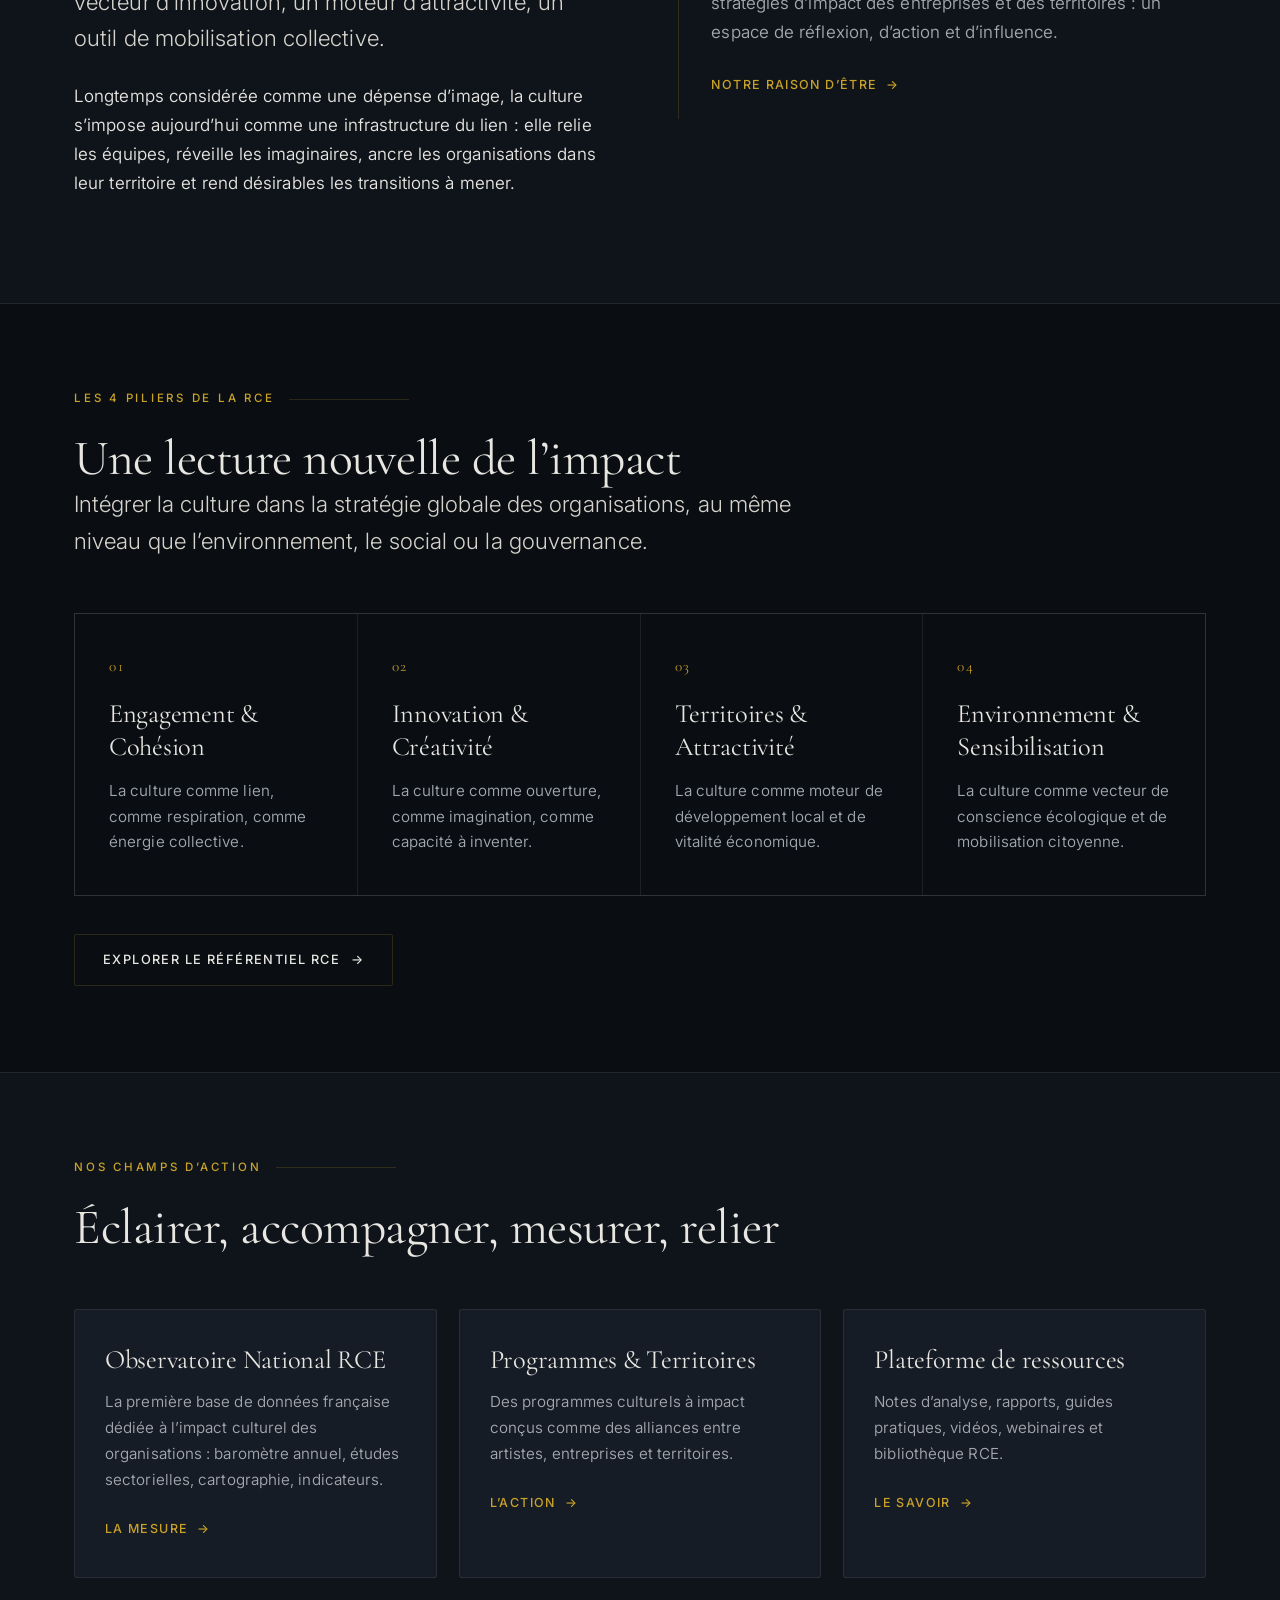
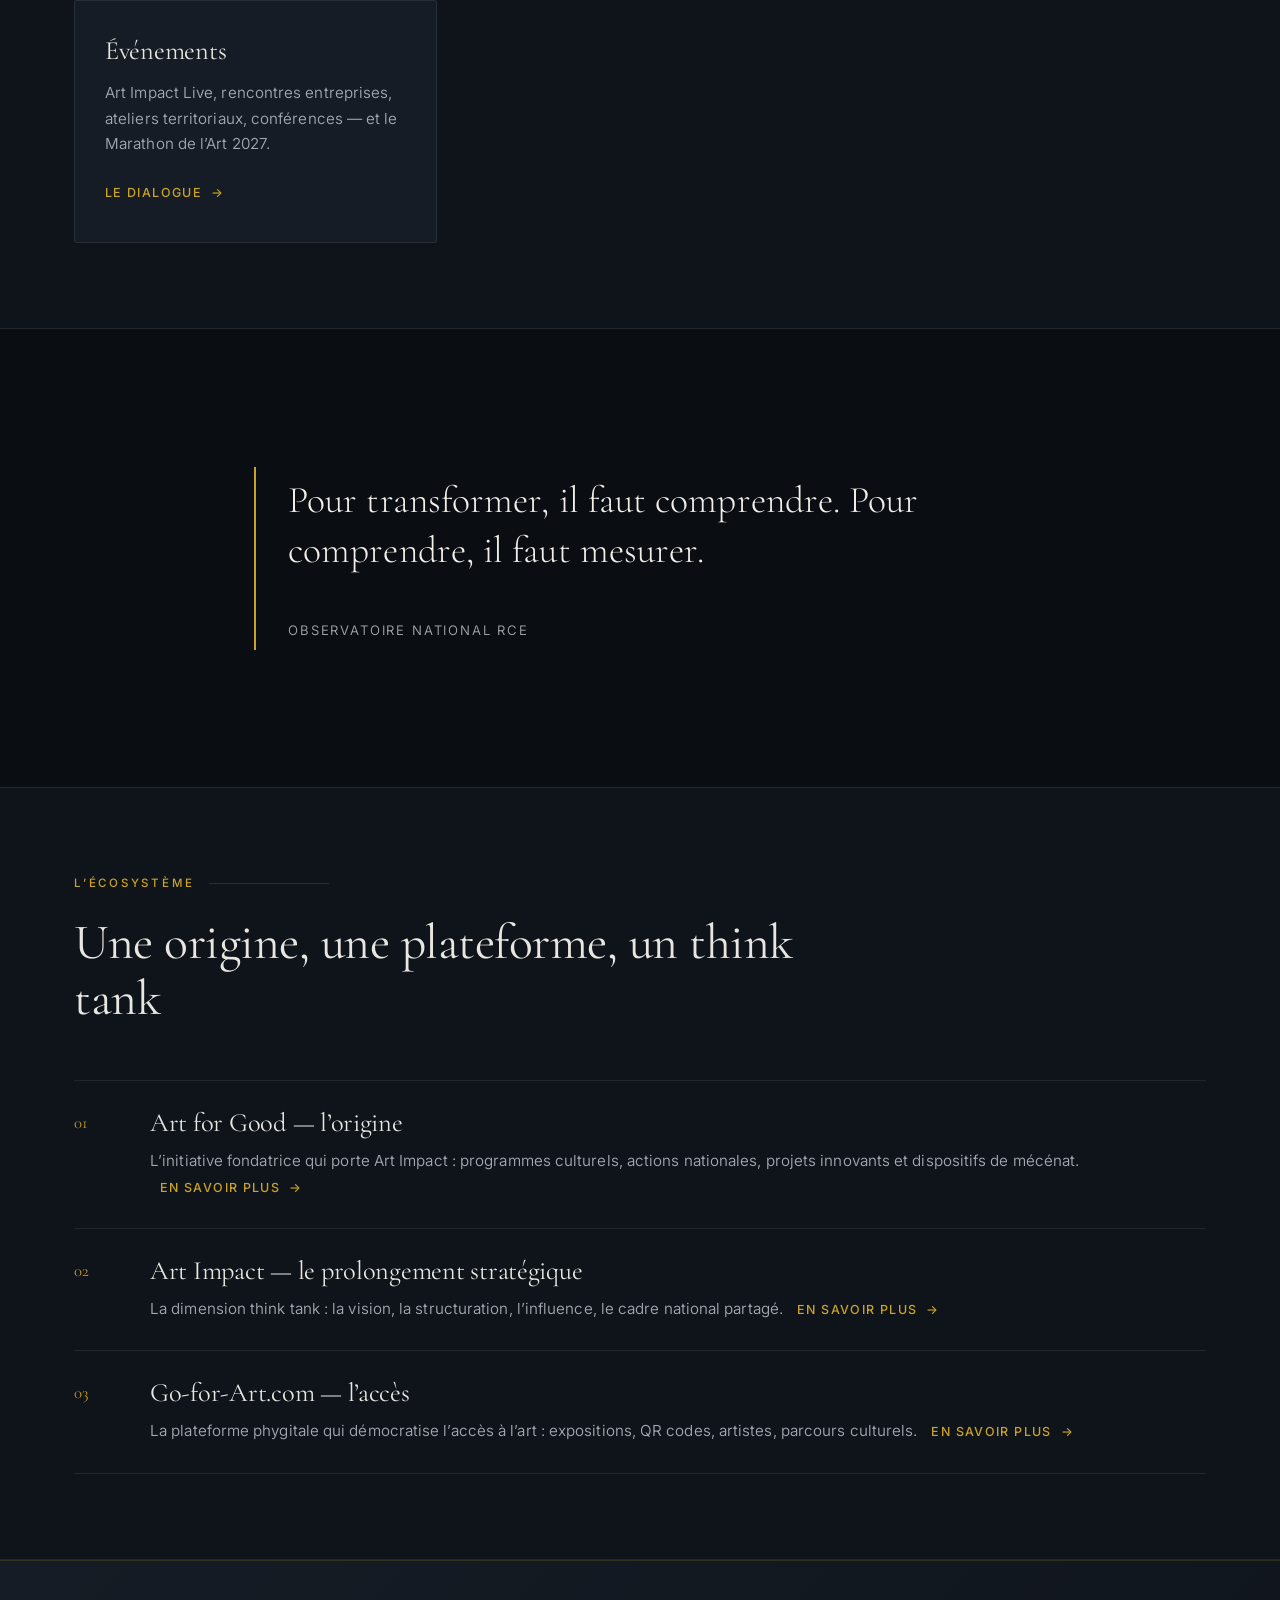
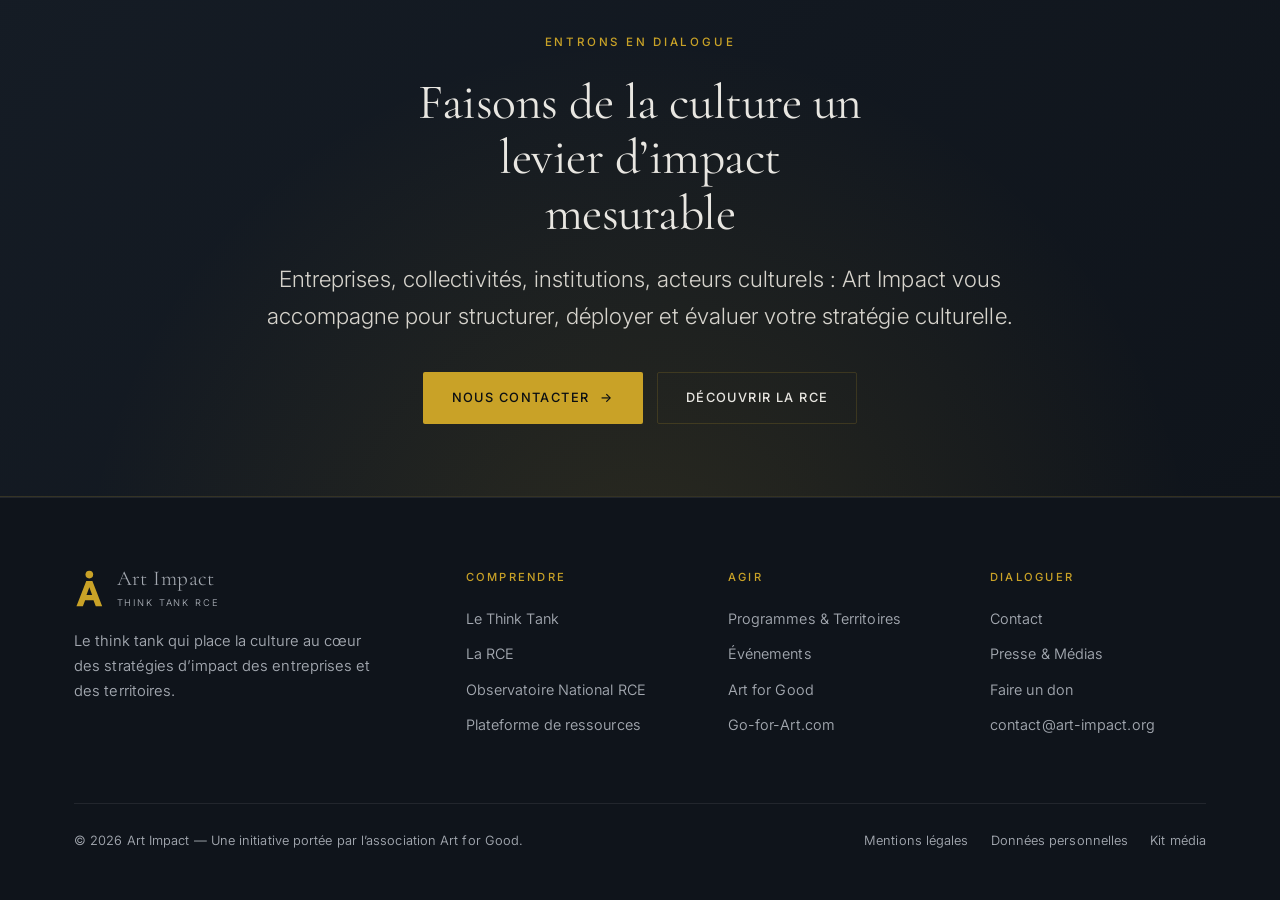
==== commit b64ac21e: "Passe les adresses email en @art-impact.org Co-Authored-By: Claude Opus 5 <noreply@anthropic.com>" ====
--- a/index.html
+++ b/index.html
@@ -5,14 +5,14 @@
 <meta name="viewport" content="width=device-width, initial-scale=1">
 <title>Art Impact — Think Tank de la Responsabilité Culturelle des Entreprises</title>
 <meta name="description" content="Art Impact est le think tank qui place la culture au cœur des stratégies d’impact des entreprises et des territoires. Référentiel RCE, Observatoire national, programmes à impact.">
-<link rel="canonical" href="https://art-impact.fr/">
+<link rel="canonical" href="https://art-impact.org/">
 <meta name="theme-color" content="#0A0E13">
 <meta property="og:type" content="website">
 <meta property="og:site_name" content="Art Impact">
 <meta property="og:locale" content="fr_FR">
 <meta property="og:title" content="Art Impact — Think Tank de la Responsabilité Culturelle des Entreprises">
 <meta property="og:description" content="Art Impact est le think tank qui place la culture au cœur des stratégies d’impact des entreprises et des territoires. Référentiel RCE, Observatoire national, programmes à impact.">
-<meta property="og:url" content="https://art-impact.fr/">
+<meta property="og:url" content="https://art-impact.org/">
 <meta name="twitter:card" content="summary_large_image">
 <link rel="icon" type="image/svg+xml" href="assets/img/favicon.svg">
 <link rel="apple-touch-icon" href="assets/img/favicon.svg">
@@ -23,7 +23,7 @@
 <script type="application/ld+json">
 {"@context":"https://schema.org","@type":"Organization","name":"Art Impact",
 "alternateName":"Think Tank de la Responsabilité Culturelle des Entreprises",
-"url":"https://art-impact.fr","email":"contact@art-impact.fr",
+"url":"https://art-impact.org","email":"contact@art-impact.org",
 "description":"Art Impact est le think tank qui place la culture au cœur des stratégies d\u2019impact des entreprises et des territoires.",
 "parentOrganization":{"@type":"NGO","name":"Art for Good"}}
 </script>
@@ -277,7 +277,7 @@
           <li><a href="contact.html">Contact</a></li>
           <li><a href="presse.html">Presse &amp; Médias</a></li>
           <li><a href="https://www.helloasso.com/associations/art-for-good" target="_blank" rel="noopener">Faire un don</a></li>
-          <li><a href="mailto:contact@art-impact.fr">contact@art-impact.fr</a></li>
+          <li><a href="mailto:contact@art-impact.org">contact@art-impact.org</a></li>
         </ul>
       </div>
     </div>
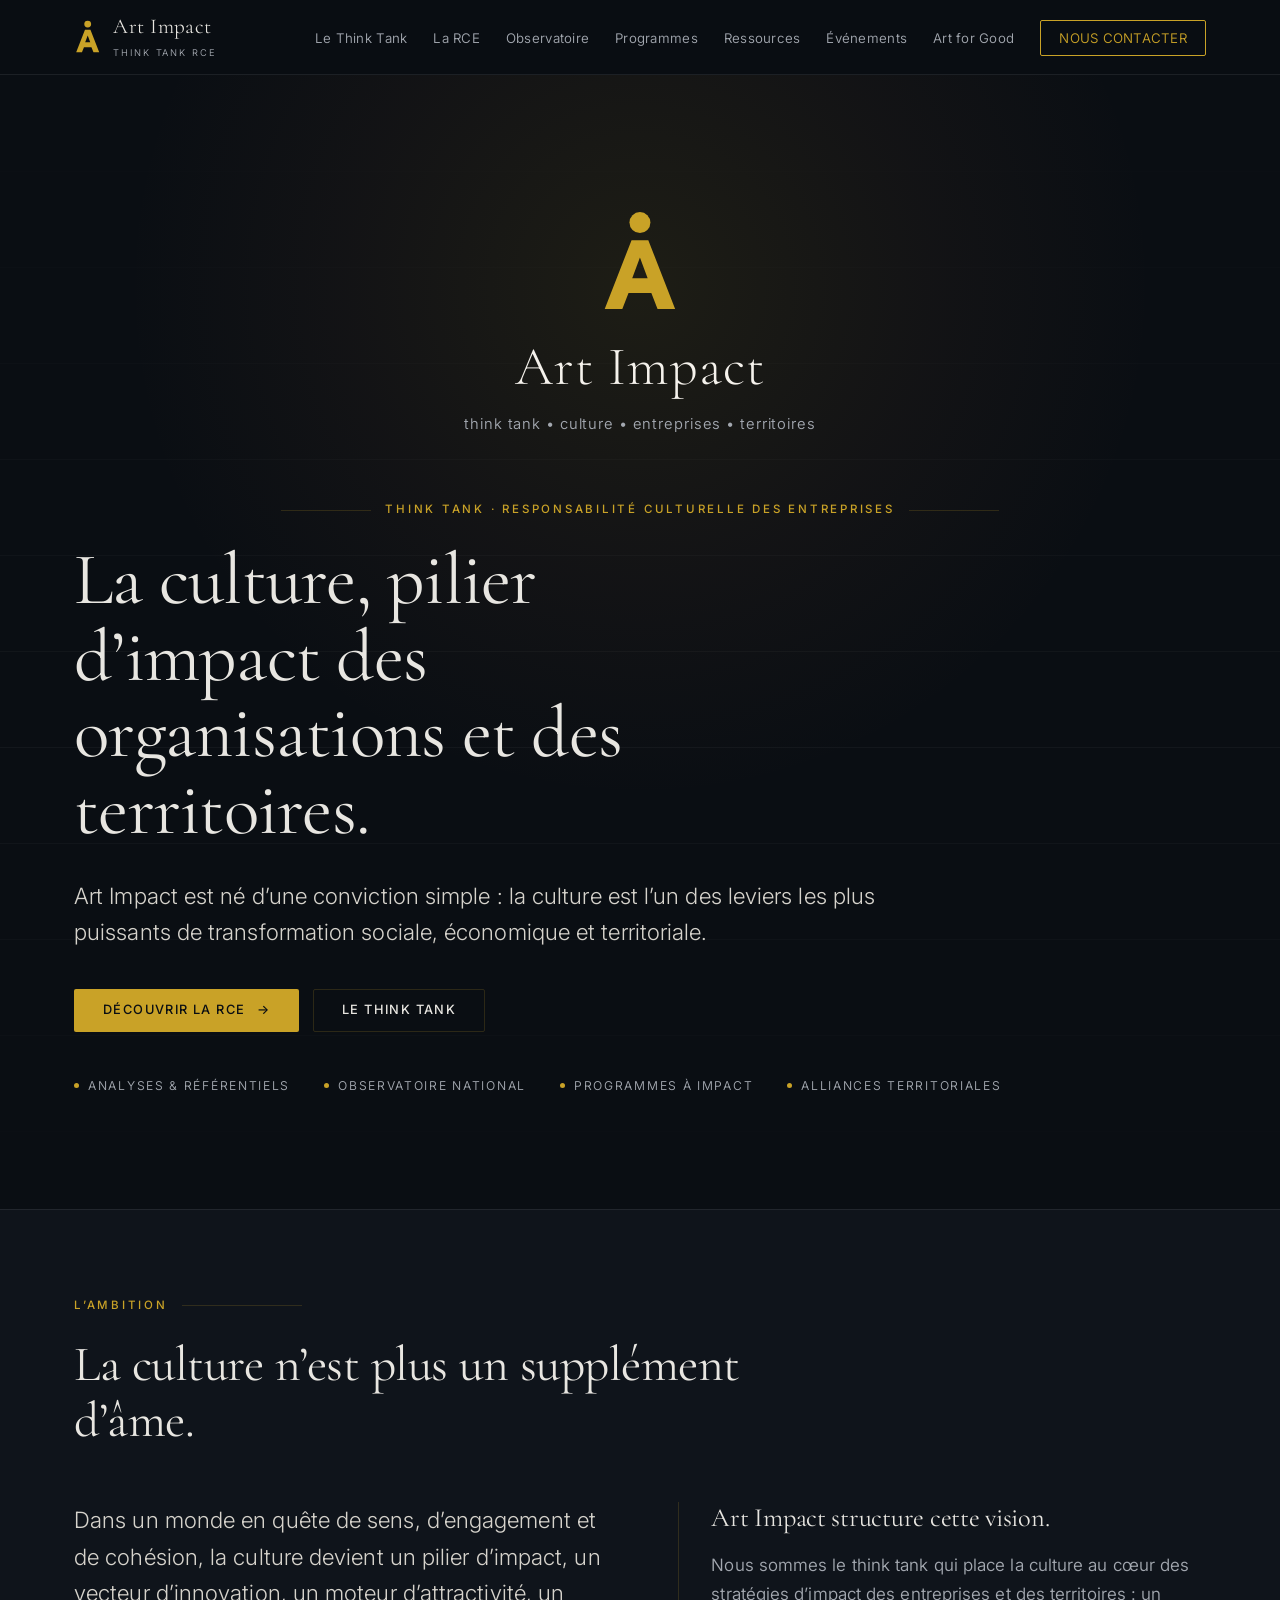
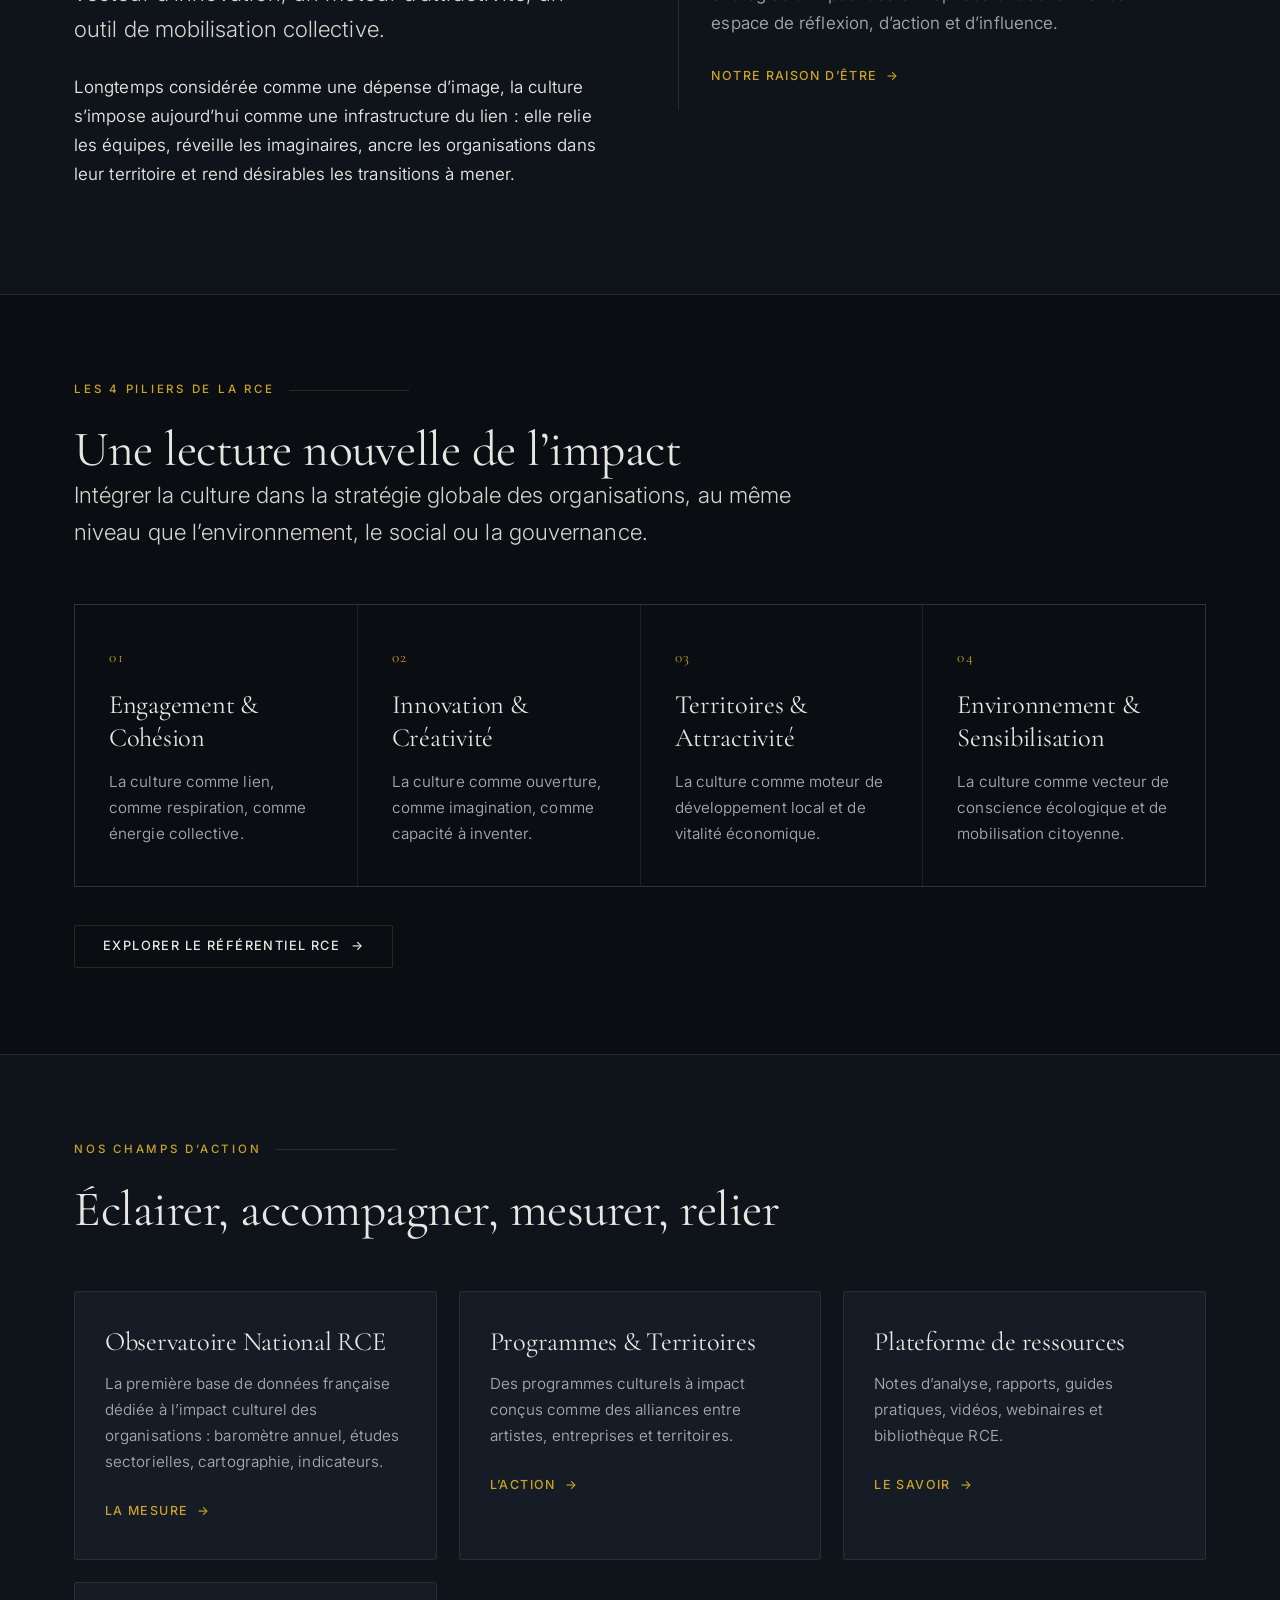
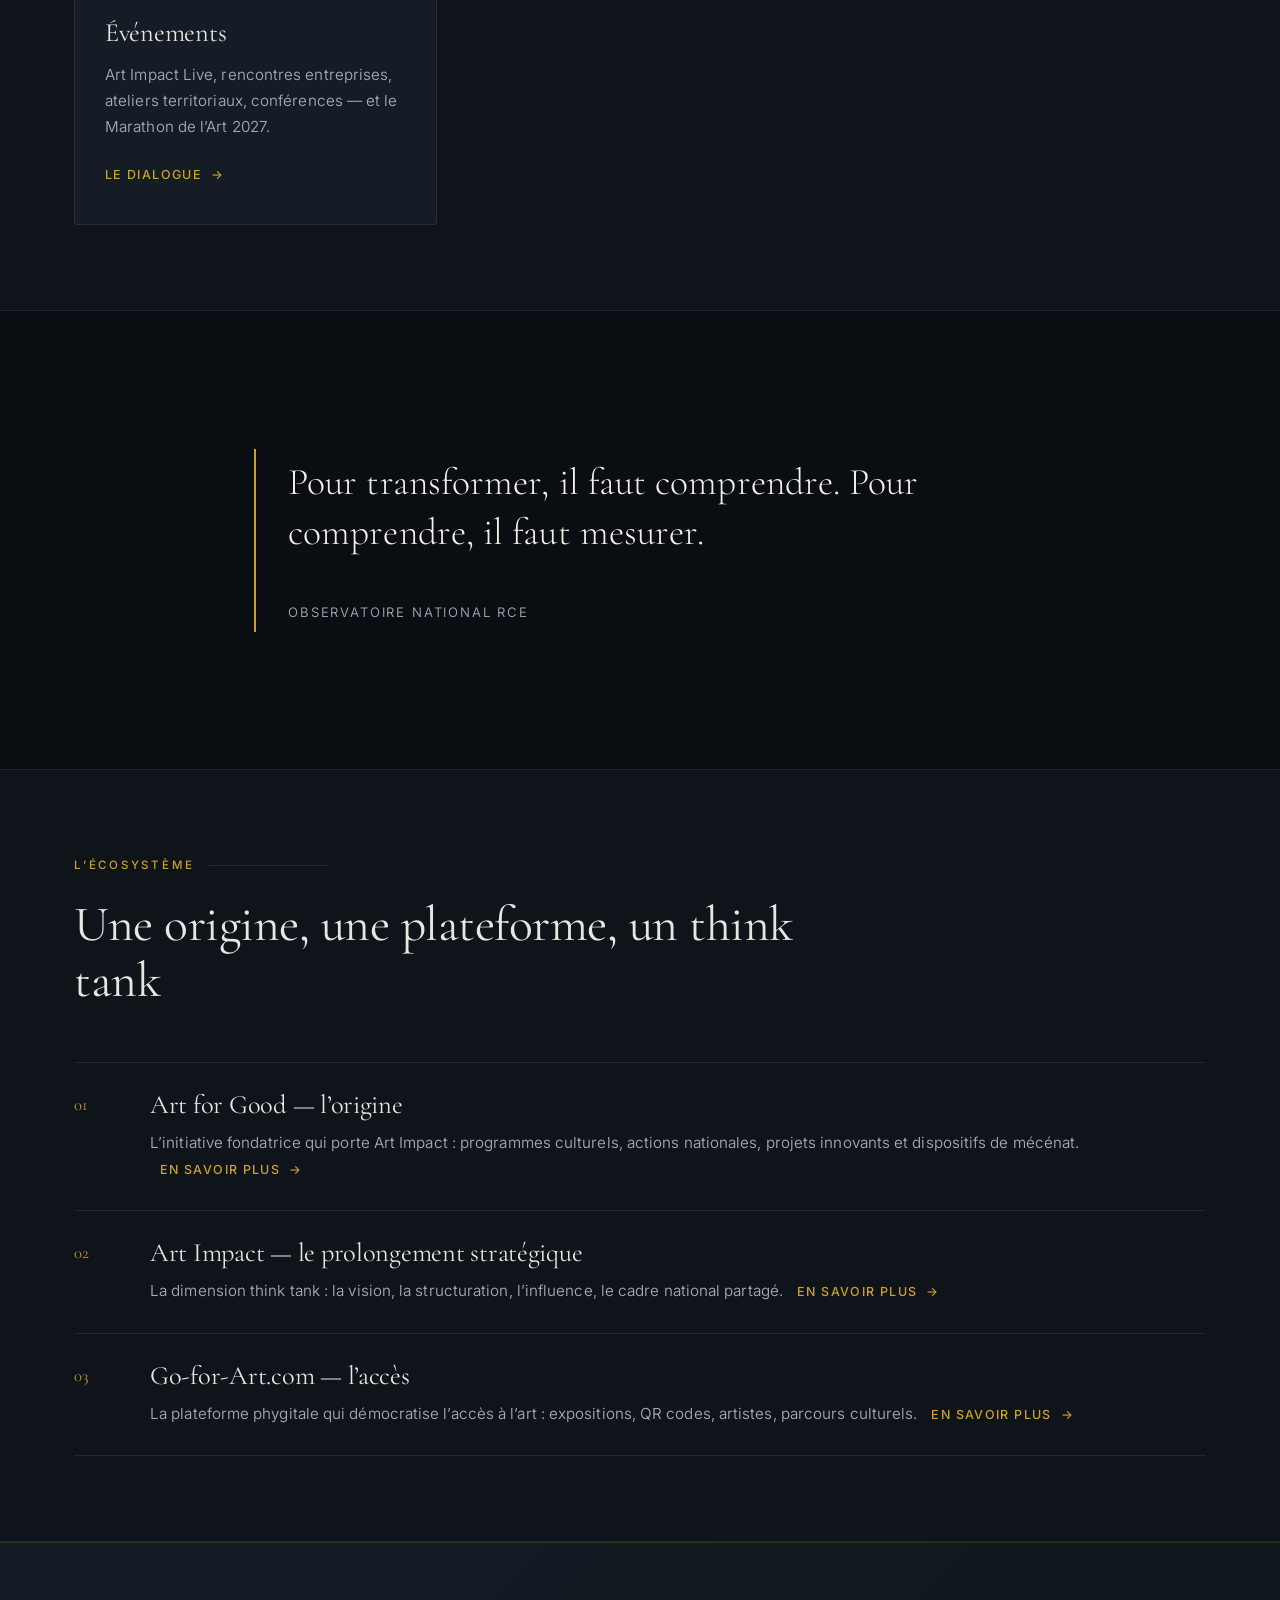
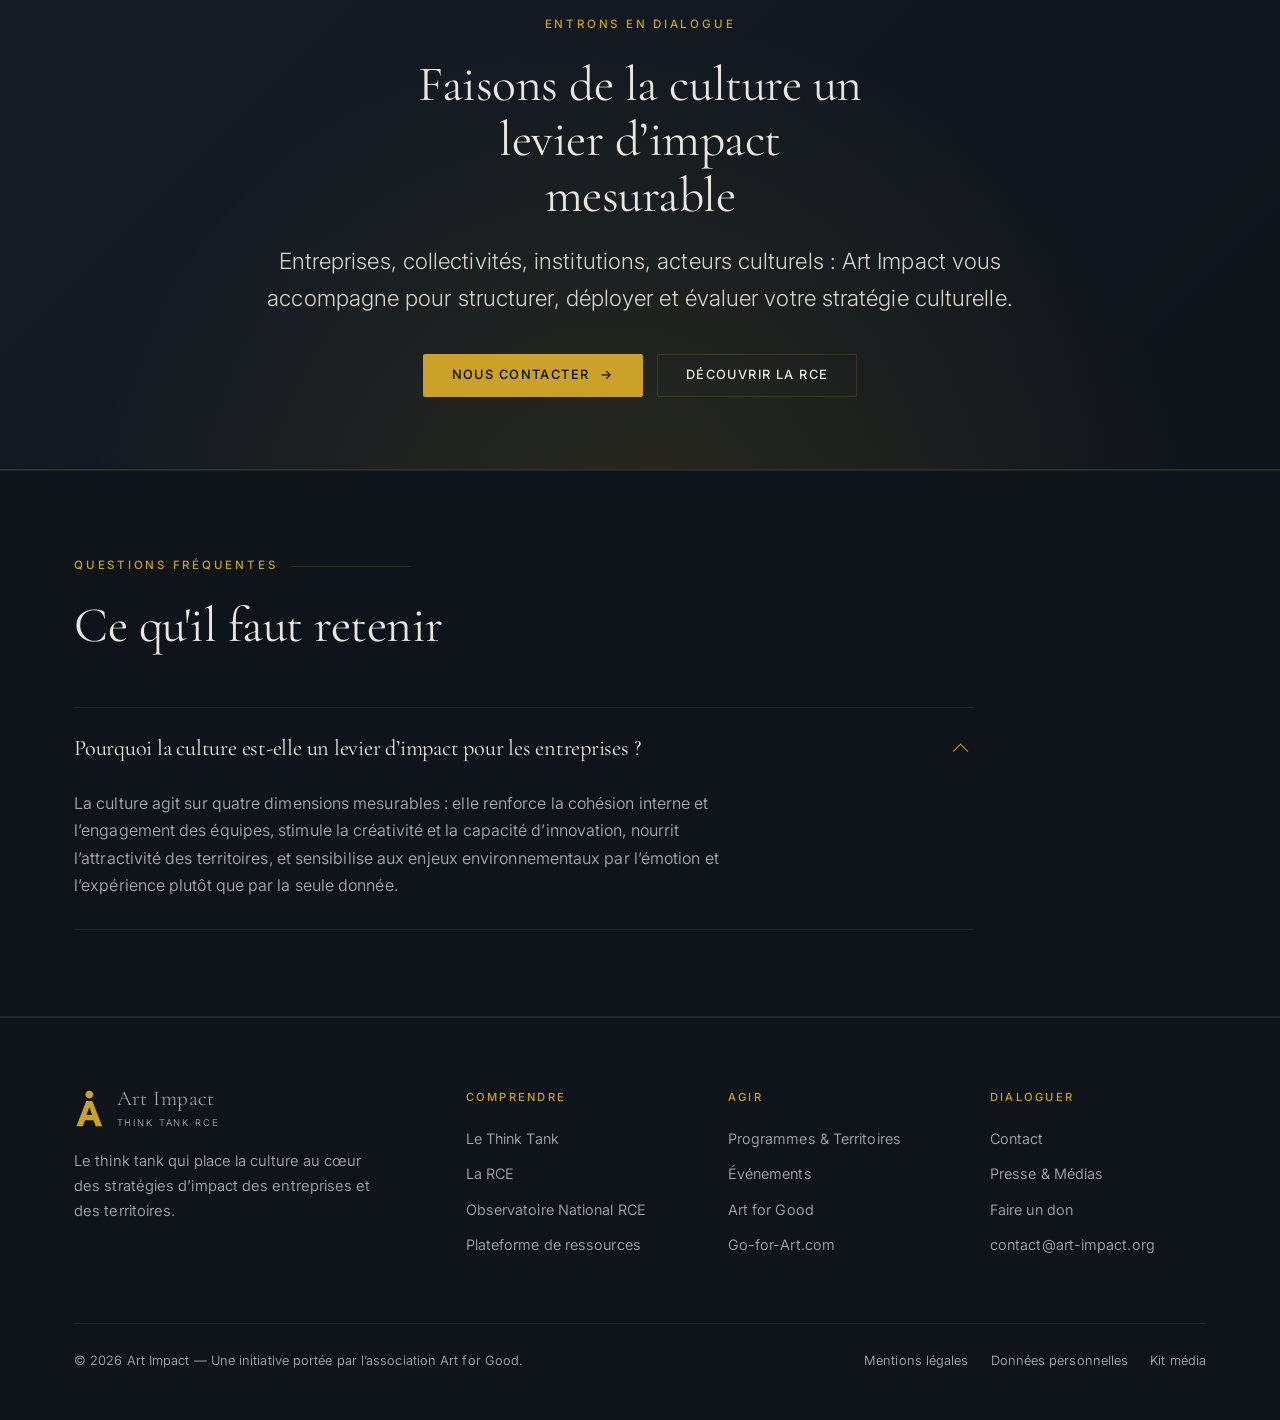
==== commit dac8bf70: "Optimise le referencement naturel et la visibilite dans les IA SEO classique : - image de partage Op" ====
--- a/index.html
+++ b/index.html
@@ -4,16 +4,25 @@
 <meta charset="utf-8">
 <meta name="viewport" content="width=device-width, initial-scale=1">
 <title>Art Impact — Think Tank de la Responsabilité Culturelle des Entreprises</title>
-<meta name="description" content="Art Impact est le think tank qui place la culture au cœur des stratégies d’impact des entreprises et des territoires. Référentiel RCE, Observatoire national, programmes à impact.">
+<meta name="description" content="Art Impact est le think tank qui place la culture au cœur des stratégies d’impact des entreprises et des territoires. Référentiel RCE et Observatoire national.">
 <link rel="canonical" href="https://art-impact.org/">
 <meta name="theme-color" content="#0A0E13">
 <meta property="og:type" content="website">
 <meta property="og:site_name" content="Art Impact">
 <meta property="og:locale" content="fr_FR">
 <meta property="og:title" content="Art Impact — Think Tank de la Responsabilité Culturelle des Entreprises">
-<meta property="og:description" content="Art Impact est le think tank qui place la culture au cœur des stratégies d’impact des entreprises et des territoires. Référentiel RCE, Observatoire national, programmes à impact.">
+<meta property="og:description" content="Art Impact est le think tank qui place la culture au cœur des stratégies d’impact des entreprises et des territoires. Référentiel RCE et Observatoire national.">
 <meta property="og:url" content="https://art-impact.org/">
+<meta property="og:image" content="https://art-impact.org/assets/img/og-image.jpg">
+<meta property="og:image:width" content="1200">
+<meta property="og:image:height" content="630">
+<meta property="og:image:alt" content="Art Impact — think tank de la Responsabilité Culturelle des Entreprises">
 <meta name="twitter:card" content="summary_large_image">
+<meta name="twitter:title" content="Art Impact — Think Tank de la Responsabilité Culturelle des Entreprises">
+<meta name="twitter:description" content="Art Impact est le think tank qui place la culture au cœur des stratégies d’impact des entreprises et des territoires. Référentiel RCE et Observatoire national.">
+<meta name="twitter:image" content="https://art-impact.org/assets/img/og-image.jpg">
+<meta name="robots" content="index, follow, max-snippet:-1, max-image-preview:large, max-video-preview:-1">
+<meta name="author" content="Art Impact">
 <link rel="icon" type="image/svg+xml" href="assets/img/favicon.svg">
 <link rel="apple-touch-icon" href="assets/img/favicon.svg">
 <link rel="preconnect" href="https://fonts.googleapis.com">
@@ -21,11 +30,7 @@
 <link href="https://fonts.googleapis.com/css2?family=Cormorant+Garamond:wght@300;400;500&family=Inter:wght@300;400;500;600&display=swap" rel="stylesheet">
 <link rel="stylesheet" href="assets/css/style.css">
 <script type="application/ld+json">
-{"@context":"https://schema.org","@type":"Organization","name":"Art Impact",
-"alternateName":"Think Tank de la Responsabilité Culturelle des Entreprises",
-"url":"https://art-impact.org","email":"contact@art-impact.org",
-"description":"Art Impact est le think tank qui place la culture au cœur des stratégies d\u2019impact des entreprises et des territoires.",
-"parentOrganization":{"@type":"NGO","name":"Art for Good"}}
+{"@context":"https://schema.org","@graph":[{"@type":["Organization","NGO"],"@id":"https://art-impact.org/#organisation","name":"Art Impact","alternateName":"Think Tank de la Responsabilité Culturelle des Entreprises","url":"https://art-impact.org","email":"contact@art-impact.org","logo":{"@type":"ImageObject","url":"https://art-impact.org/assets/img/og-image.jpg","width":1200,"height":630},"image":"https://art-impact.org/assets/img/og-image.jpg","description":"Art Impact est le think tank qui place la culture au cœur des stratégies d’impact des entreprises et des territoires.","areaServed":{"@type":"Country","name":"France"},"knowsAbout":["Responsabilité Culturelle des Entreprises","RCE","impact culturel","mécénat culturel","RSE","attractivité territoriale","politique culturelle","engagement des salariés"],"parentOrganization":{"@type":"NGO","name":"Art for Good","url":"https://www.helloasso.com/associations/art-for-good"},"contactPoint":[{"@type":"ContactPoint","email":"contact@art-impact.org","contactType":"informations","availableLanguage":"French"},{"@type":"ContactPoint","email":"presse@art-impact.org","contactType":"presse","availableLanguage":"French"}]},{"@type":"WebSite","@id":"https://art-impact.org/#site","url":"https://art-impact.org","name":"Art Impact","inLanguage":"fr-FR","publisher":{"@id":"https://art-impact.org/#organisation"}},{"@type":"WebPage","@id":"https://art-impact.org/#page","url":"https://art-impact.org/","name":"Art Impact — Think Tank de la Responsabilité Culturelle des Entreprises","description":"Art Impact est le think tank qui place la culture au cœur des stratégies d’impact des entreprises et des territoires. Référentiel RCE et Observatoire national.","inLanguage":"fr-FR","isPartOf":{"@id":"https://art-impact.org/#site"},"about":{"@id":"https://art-impact.org/#organisation"},"primaryImageOfPage":"https://art-impact.org/assets/img/og-image.jpg","breadcrumb":{"@id":"https://art-impact.org/#fil"}},{"@type":"BreadcrumbList","@id":"https://art-impact.org/#fil","itemListElement":[{"@type":"ListItem","position":1,"name":"Accueil","item":"https://art-impact.org/"}]},{"@type":"FAQPage","@id":"https://art-impact.org/#faq","mainEntity":[{"@type":"Question","name":"Pourquoi la culture est-elle un levier d’impact pour les entreprises ?","acceptedAnswer":{"@type":"Answer","text":"La culture agit sur quatre dimensions mesurables : elle renforce la cohésion interne et l’engagement des équipes, stimule la créativité et la capacité d’innovation, nourrit l’attractivité des territoires, et sensibilise aux enjeux environnementaux par l’émotion et l’expérience plutôt que par la seule donnée."}}]}]}
 </script>
 </head>
 <body>
@@ -238,6 +243,21 @@
   </div>
 </section>
 
+<section class="sec sec-alt" id="questions">
+  <div class="wrap">
+    <div class="sec-head reveal">
+      <p class="eyebrow">Questions fréquentes</p>
+      <h2>Ce qu'il faut retenir</h2>
+    </div>
+    <div class="faq reveal">
+      <details class="qa" open>
+        <summary><h3>Pourquoi la culture est-elle un levier d’impact pour les entreprises ?</h3></summary>
+        <p>La culture agit sur quatre dimensions mesurables : elle renforce la cohésion interne et l’engagement des équipes, stimule la créativité et la capacité d’innovation, nourrit l’attractivité des territoires, et sensibilise aux enjeux environnementaux par l’émotion et l’expérience plutôt que par la seule donnée.</p>
+      </details>
+    </div>
+  </div>
+</section>
+
 </main>
 
 <footer class="site-footer">
--- a/assets/css/style.css
+++ b/assets/css/style.css
@@ -153,10 +153,16 @@
   display:inline-flex;align-items:center;gap:11px;
   padding:14px 28px;border-radius:2px;font-size:.8rem;letter-spacing:.11em;
   text-transform:uppercase;font-weight:500;transition:.28s;border:1px solid transparent;
-}
+  /* Neutralise le style natif des <button> : sans cela, un bouton sans
+     background declare herite du gris systeme et devient illisible. */
+  background:transparent;font-family:var(--sans);line-height:1;
+  cursor:pointer;-webkit-appearance:none;appearance:none;
+}
+.btn:focus-visible{outline:2px solid var(--gold);outline-offset:3px}
 .btn-primary{background:var(--gold);color:var(--ink)}
 .btn-primary:hover{background:var(--gold-soft)}
-.btn-ghost{border-color:var(--line);color:var(--text)}
+.btn-ghost{border-color:var(--line);color:var(--text);background:transparent}
+.btn-ghost:hover{background:transparent}
 .btn-ghost:hover{border-color:var(--gold);color:var(--gold)}
 .btn .arw{transition:transform .28s}
 .btn:hover .arw{transform:translateX(4px)}
@@ -328,3 +334,25 @@
 @media(max-width:560px){
   .lockup-base{letter-spacing:.02em}
 }
+
+/* ---------- Questions frequentes ---------- */
+.faq{border-top:1px solid var(--line-soft);max-width:900px}
+.qa{border-bottom:1px solid var(--line-soft)}
+.qa summary{
+  list-style:none;cursor:pointer;padding:26px 44px 26px 0;position:relative;
+  display:block;transition:color .25s;
+}
+.qa summary::-webkit-details-marker{display:none}
+.qa summary h3{display:inline;font-size:clamp(1.12rem,2vw,1.4rem);color:var(--text)}
+.qa summary:hover h3{color:var(--gold-soft)}
+.qa summary::after{
+  content:"";position:absolute;right:8px;top:50%;width:11px;height:11px;
+  border-right:1.5px solid var(--gold);border-bottom:1.5px solid var(--gold);
+  transform:translateY(-70%) rotate(45deg);transition:transform .3s;
+}
+.qa[open] summary::after{transform:translateY(-30%) rotate(-135deg)}
+.qa > p{
+  margin:0;padding:0 44px 30px 0;color:var(--text-dim);
+  font-size:1rem;max-width:72ch;
+}
+.qa summary:focus-visible{outline:2px solid var(--gold);outline-offset:4px}
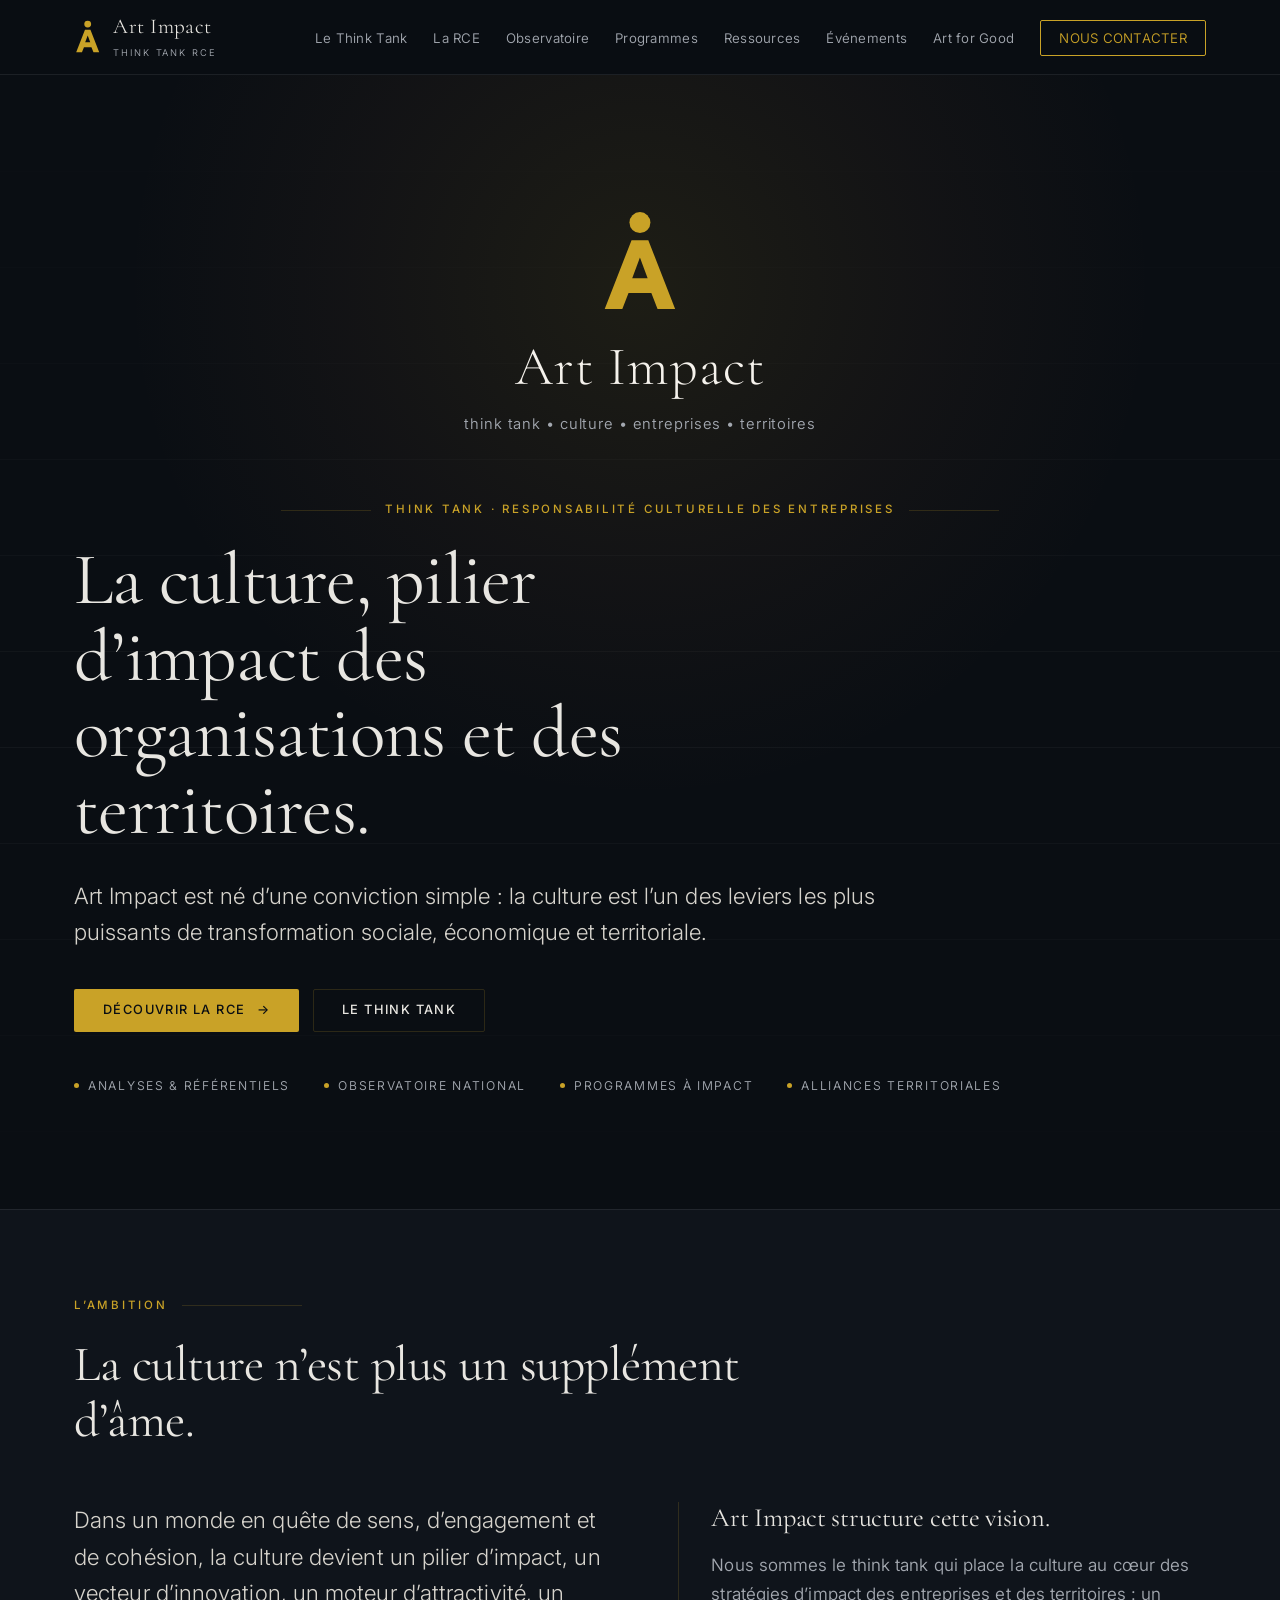
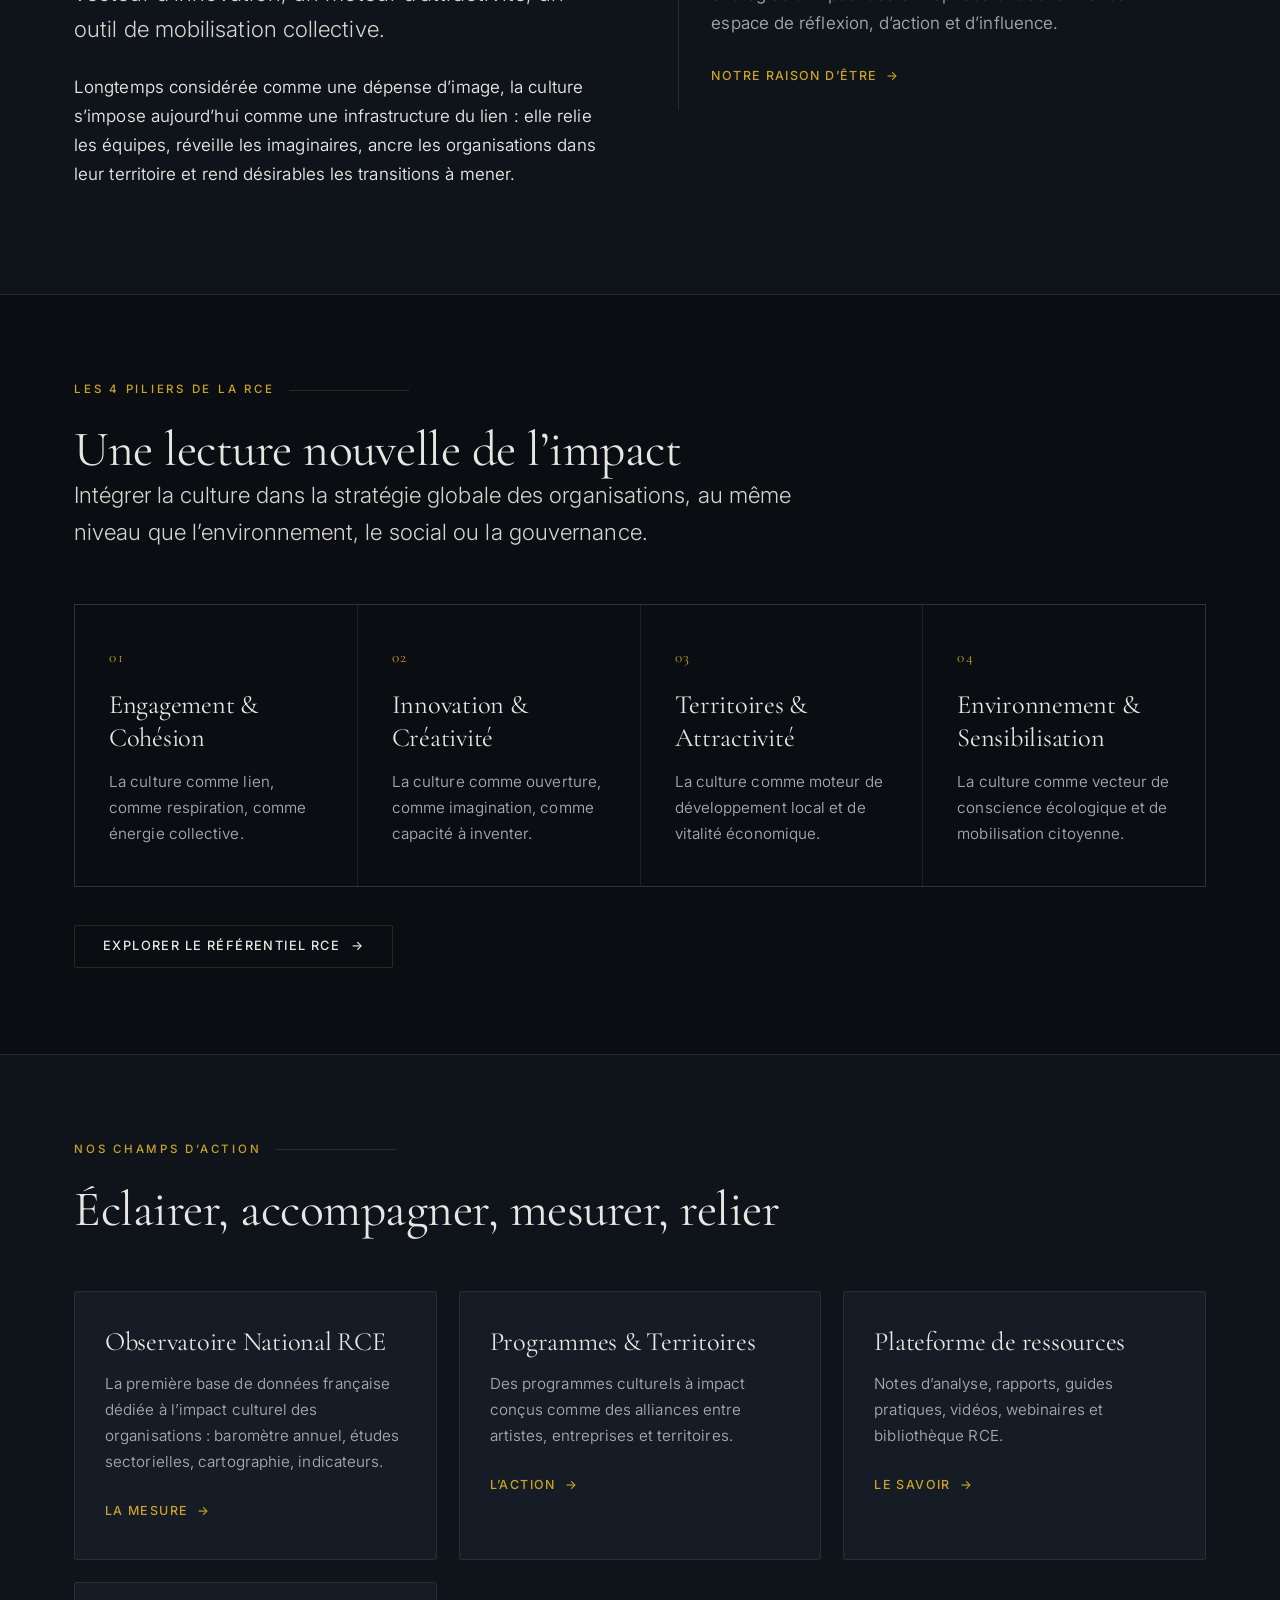
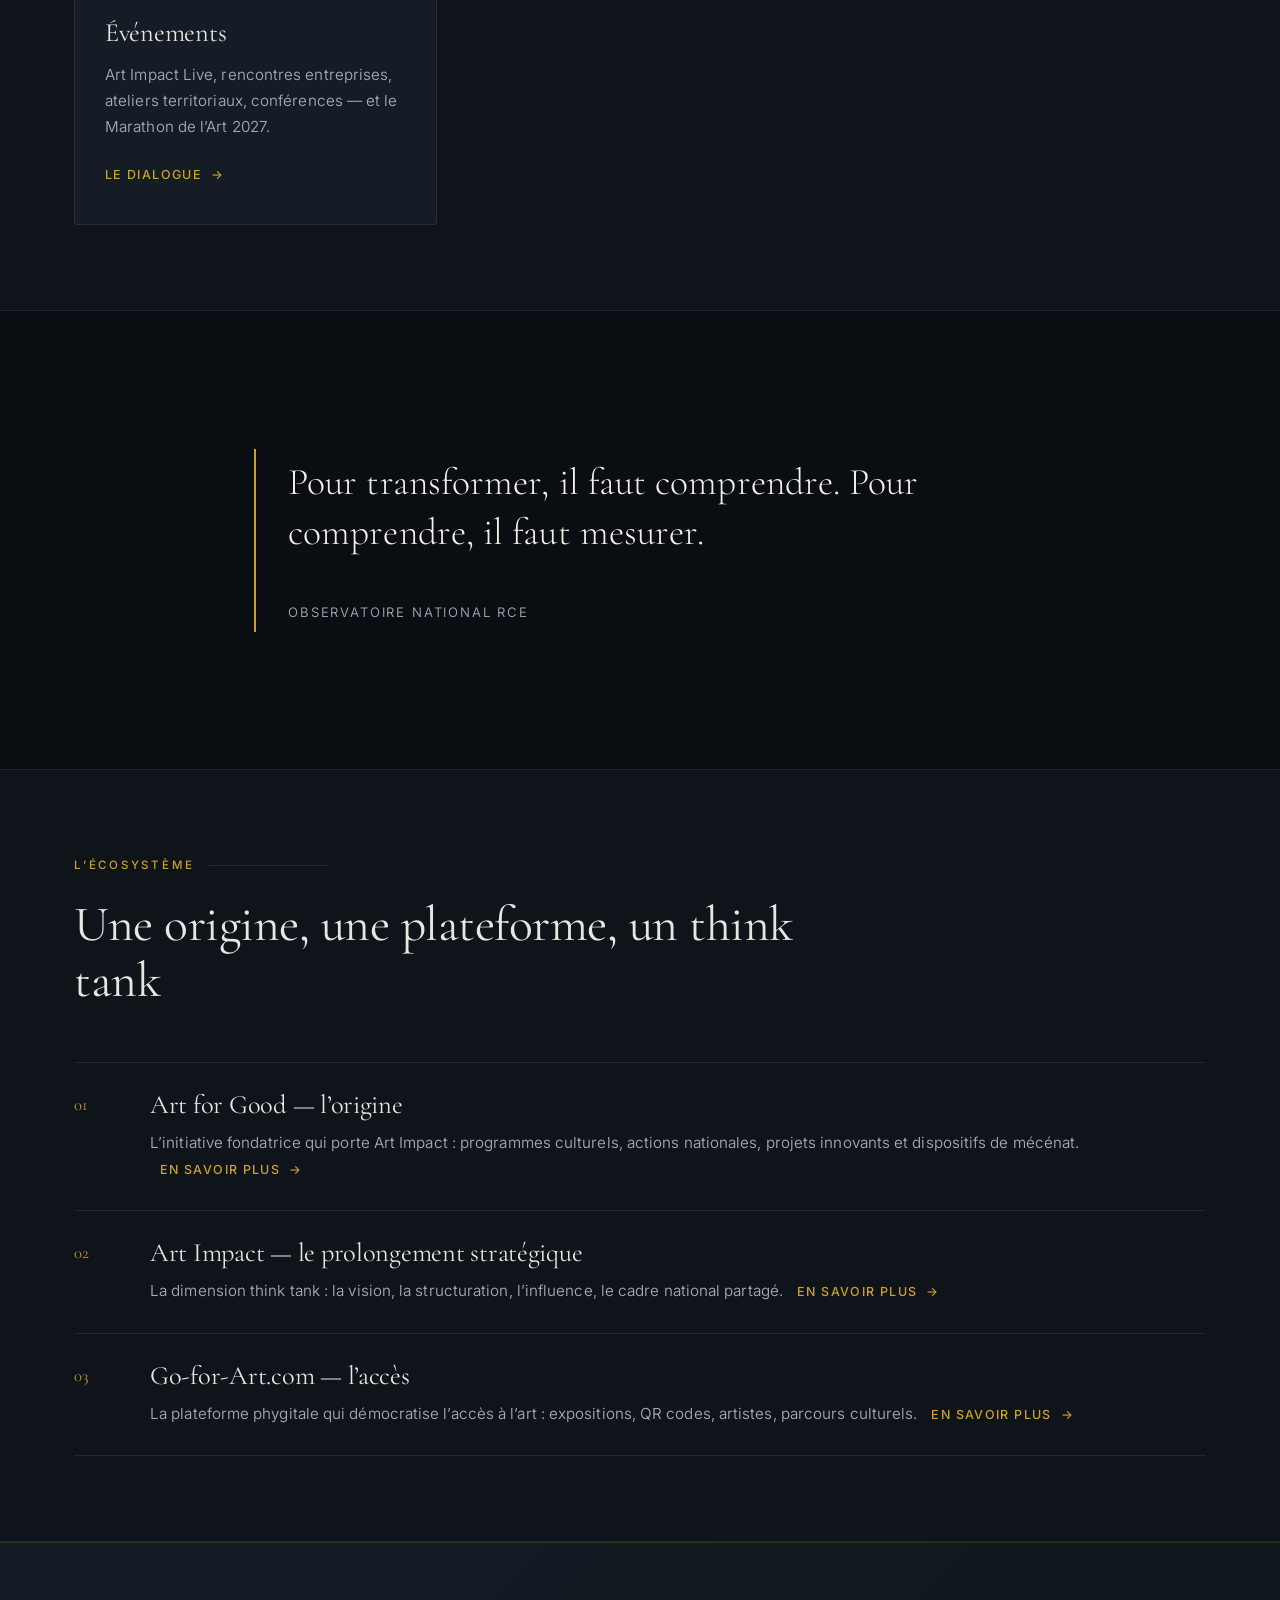
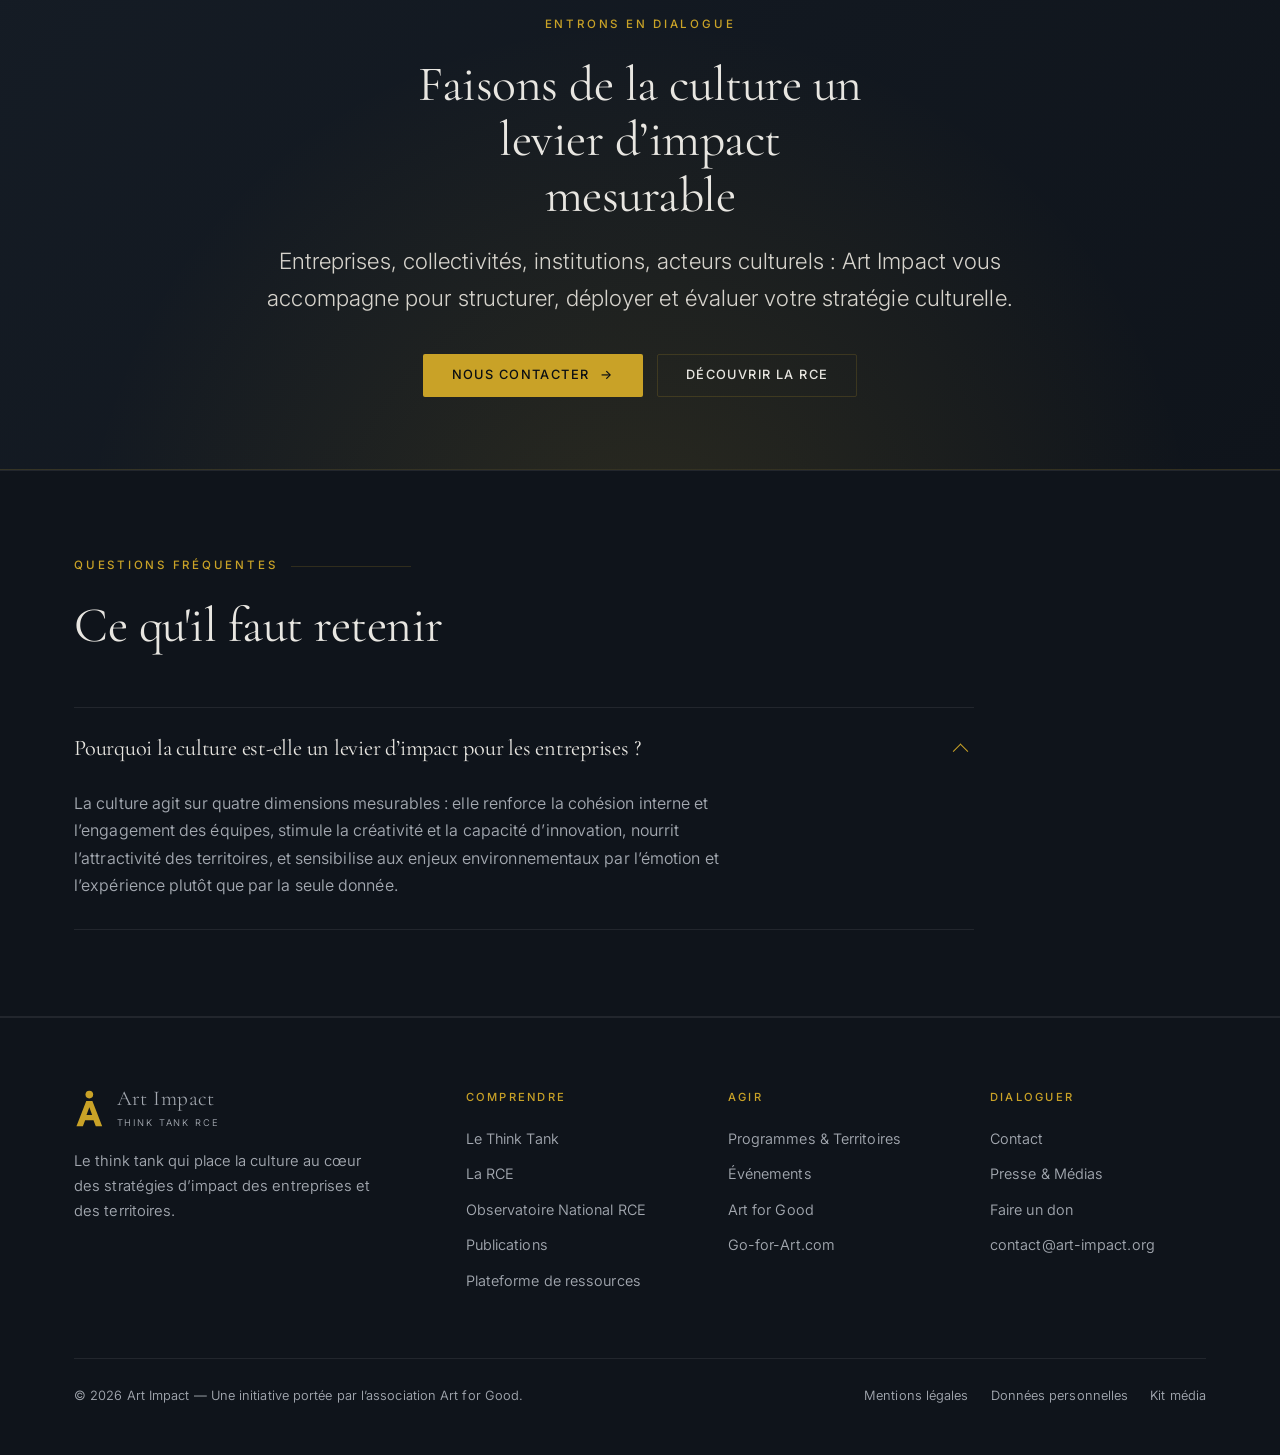
==== commit d99995af: "Ajoute le systeme de publication d articles Un article est un fichier Markdown depose dans contenu/." ====
--- a/index.html
+++ b/index.html
@@ -29,8 +29,9 @@
 <link rel="preconnect" href="https://fonts.gstatic.com" crossorigin>
 <link href="https://fonts.googleapis.com/css2?family=Cormorant+Garamond:wght@300;400;500&family=Inter:wght@300;400;500;600&display=swap" rel="stylesheet">
 <link rel="stylesheet" href="assets/css/style.css">
+<link rel="alternate" type="application/rss+xml" title="Art Impact — Publications" href="https://art-impact.org/flux.xml">
 <script type="application/ld+json">
-{"@context":"https://schema.org","@graph":[{"@type":["Organization","NGO"],"@id":"https://art-impact.org/#organisation","name":"Art Impact","alternateName":"Think Tank de la Responsabilité Culturelle des Entreprises","url":"https://art-impact.org","email":"contact@art-impact.org","logo":{"@type":"ImageObject","url":"https://art-impact.org/assets/img/og-image.jpg","width":1200,"height":630},"image":"https://art-impact.org/assets/img/og-image.jpg","description":"Art Impact est le think tank qui place la culture au cœur des stratégies d’impact des entreprises et des territoires.","areaServed":{"@type":"Country","name":"France"},"knowsAbout":["Responsabilité Culturelle des Entreprises","RCE","impact culturel","mécénat culturel","RSE","attractivité territoriale","politique culturelle","engagement des salariés"],"parentOrganization":{"@type":"NGO","name":"Art for Good","url":"https://www.helloasso.com/associations/art-for-good"},"contactPoint":[{"@type":"ContactPoint","email":"contact@art-impact.org","contactType":"informations","availableLanguage":"French"},{"@type":"ContactPoint","email":"presse@art-impact.org","contactType":"presse","availableLanguage":"French"}]},{"@type":"WebSite","@id":"https://art-impact.org/#site","url":"https://art-impact.org","name":"Art Impact","inLanguage":"fr-FR","publisher":{"@id":"https://art-impact.org/#organisation"}},{"@type":"WebPage","@id":"https://art-impact.org/#page","url":"https://art-impact.org/","name":"Art Impact — Think Tank de la Responsabilité Culturelle des Entreprises","description":"Art Impact est le think tank qui place la culture au cœur des stratégies d’impact des entreprises et des territoires. Référentiel RCE et Observatoire national.","inLanguage":"fr-FR","isPartOf":{"@id":"https://art-impact.org/#site"},"about":{"@id":"https://art-impact.org/#organisation"},"primaryImageOfPage":"https://art-impact.org/assets/img/og-image.jpg","breadcrumb":{"@id":"https://art-impact.org/#fil"}},{"@type":"BreadcrumbList","@id":"https://art-impact.org/#fil","itemListElement":[{"@type":"ListItem","position":1,"name":"Accueil","item":"https://art-impact.org/"}]},{"@type":"FAQPage","@id":"https://art-impact.org/#faq","mainEntity":[{"@type":"Question","name":"Pourquoi la culture est-elle un levier d’impact pour les entreprises ?","acceptedAnswer":{"@type":"Answer","text":"La culture agit sur quatre dimensions mesurables : elle renforce la cohésion interne et l’engagement des équipes, stimule la créativité et la capacité d’innovation, nourrit l’attractivité des territoires, et sensibilise aux enjeux environnementaux par l’émotion et l’expérience plutôt que par la seule donnée."}}]}]}
+{"@context":"https://schema.org","@graph":[{"@type":["Organization","NGO"],"@id":"https://art-impact.org/#organisation","name":"Art Impact","alternateName":"Think Tank de la Responsabilité Culturelle des Entreprises","url":"https://art-impact.org","email":"contact@art-impact.org","logo":{"@type":"ImageObject","url":"https://art-impact.org/assets/img/og-image.jpg","width":1200,"height":630},"image":"https://art-impact.org/assets/img/og-image.jpg","description":"Art Impact est le think tank qui place la culture au cœur des stratégies d’impact des entreprises et des territoires.","foundingDate":"2023-11-04","address":{"@type":"PostalAddress","streetAddress":"54 rue René Boulanger","postalCode":"75010","addressLocality":"Paris","addressCountry":"FR"},"identifier":[{"@type":"PropertyValue","propertyID":"SIRET","value":"93416432800015"},{"@type":"PropertyValue","propertyID":"SIREN","value":"934164328"},{"@type":"PropertyValue","propertyID":"RNA","value":"W751271647"}],"areaServed":{"@type":"Country","name":"France"},"knowsAbout":["Responsabilité Culturelle des Entreprises","RCE","impact culturel","mécénat culturel","RSE","attractivité territoriale","politique culturelle","engagement des salariés"],"parentOrganization":{"@type":"NGO","name":"Art for Good","url":"https://www.helloasso.com/associations/art-for-good"},"contactPoint":[{"@type":"ContactPoint","email":"contact@art-impact.org","contactType":"informations","availableLanguage":"French"},{"@type":"ContactPoint","email":"presse@art-impact.org","contactType":"presse","availableLanguage":"French"}]},{"@type":"WebSite","@id":"https://art-impact.org/#site","url":"https://art-impact.org","name":"Art Impact","inLanguage":"fr-FR","publisher":{"@id":"https://art-impact.org/#organisation"}},{"@type":"WebPage","@id":"https://art-impact.org/#page","url":"https://art-impact.org/","name":"Art Impact — Think Tank de la Responsabilité Culturelle des Entreprises","description":"Art Impact est le think tank qui place la culture au cœur des stratégies d’impact des entreprises et des territoires. Référentiel RCE et Observatoire national.","inLanguage":"fr-FR","isPartOf":{"@id":"https://art-impact.org/#site"},"about":{"@id":"https://art-impact.org/#organisation"},"primaryImageOfPage":"https://art-impact.org/assets/img/og-image.jpg","breadcrumb":{"@id":"https://art-impact.org/#fil"}},{"@type":"BreadcrumbList","@id":"https://art-impact.org/#fil","itemListElement":[{"@type":"ListItem","position":1,"name":"Accueil","item":"https://art-impact.org/"}]},{"@type":"FAQPage","@id":"https://art-impact.org/#faq","mainEntity":[{"@type":"Question","name":"Pourquoi la culture est-elle un levier d’impact pour les entreprises ?","acceptedAnswer":{"@type":"Answer","text":"La culture agit sur quatre dimensions mesurables : elle renforce la cohésion interne et l’engagement des équipes, stimule la créativité et la capacité d’innovation, nourrit l’attractivité des territoires, et sensibilise aux enjeux environnementaux par l’émotion et l’expérience plutôt que par la seule donnée."}}]}]}
 </script>
 </head>
 <body>
@@ -279,6 +280,7 @@
           <li><a href="think-tank.html">Le Think Tank</a></li>
           <li><a href="rce.html">La RCE</a></li>
           <li><a href="observatoire.html">Observatoire National RCE</a></li>
+          <li><a href="publications.html">Publications</a></li>
           <li><a href="ressources.html">Plateforme de ressources</a></li>
         </ul>
       </div>
--- a/assets/css/style.css
+++ b/assets/css/style.css
@@ -356,3 +356,49 @@
   font-size:1rem;max-width:72ch;
 }
 .qa summary:focus-visible{outline:2px solid var(--gold);outline-offset:4px}
+
+/* ---------- Article ---------- */
+.article{padding-top:clamp(52px,8vh,86px)}
+.article h1{font-size:clamp(2.1rem,4.6vw,3.4rem);margin-bottom:26px}
+.art-meta{
+  display:flex;flex-wrap:wrap;gap:10px 26px;margin:0;
+  font-size:.76rem;letter-spacing:.14em;text-transform:uppercase;color:var(--text-dim);
+}
+.art-meta > *{display:flex;align-items:center;gap:9px}
+.art-meta > *::before{content:"";width:5px;height:5px;background:var(--gold);border-radius:50%}
+.card .art-meta{letter-spacing:.1em}
+
+.prose{font-size:1.06rem;line-height:1.82;color:#D9D6D0}
+.prose > *:first-child{margin-top:0}
+.prose h2{
+  font-size:clamp(1.5rem,2.8vw,2.05rem);margin:56px 0 20px;color:#F2EFE8;
+  padding-top:22px;border-top:1px solid var(--line-soft);
+}
+.prose h3{font-size:clamp(1.18rem,2vw,1.42rem);margin:38px 0 14px;color:#F2EFE8}
+.prose p{margin:0 0 1.35em}
+.prose strong{color:#F5F2EC}
+.prose em{color:var(--text-dim)}
+.prose a{color:var(--gold);border-bottom:1px solid rgba(201,162,39,.35)}
+.prose a:hover{border-color:var(--gold)}
+.prose ul,.prose ol{margin:0 0 1.5em;padding-left:1.3em}
+.prose li{margin-bottom:.6em;padding-left:.3em}
+.prose li::marker{color:var(--gold)}
+.prose blockquote{
+  border-left:2px solid var(--gold);margin:38px 0;padding:6px 0 6px 28px;
+  font-family:var(--serif);font-size:1.3rem;line-height:1.5;color:#F2EFE8;
+}
+.prose blockquote p{margin:0}
+.prose hr{border:0;height:1px;background:var(--line-soft);margin:48px 0}
+.prose code{
+  background:var(--ink-3);padding:2px 7px;border-radius:2px;
+  font-size:.9em;color:var(--gold-soft);
+}
+.prose img{border-radius:3px;margin:34px 0}
+
+.tags{display:flex;flex-wrap:wrap;gap:9px;margin:46px 0 0}
+.tags span{
+  font-size:.72rem;letter-spacing:.1em;text-transform:uppercase;color:var(--text-dim);
+  border:1px solid var(--line-soft);padding:6px 13px;border-radius:2px;
+}
+.card h3 a{transition:color .25s}
+.card h3 a:hover{color:var(--gold-soft)}
